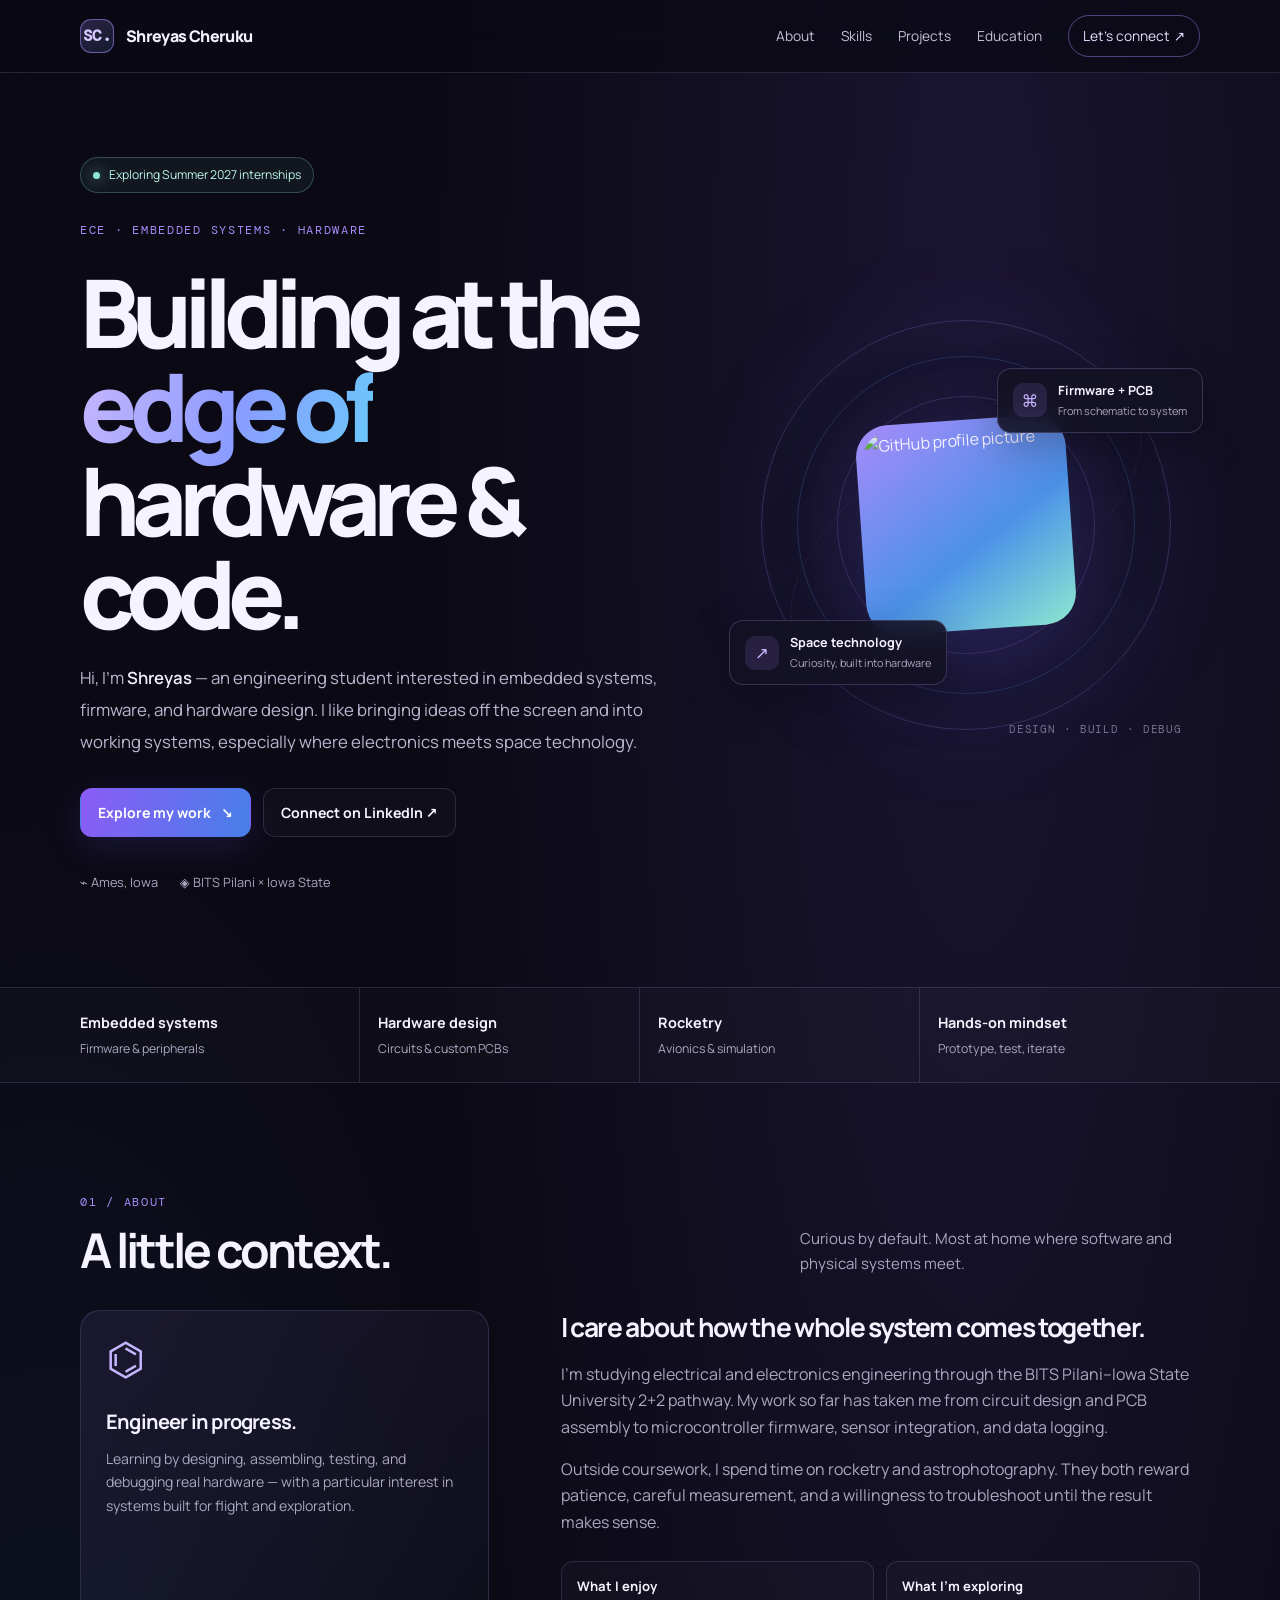
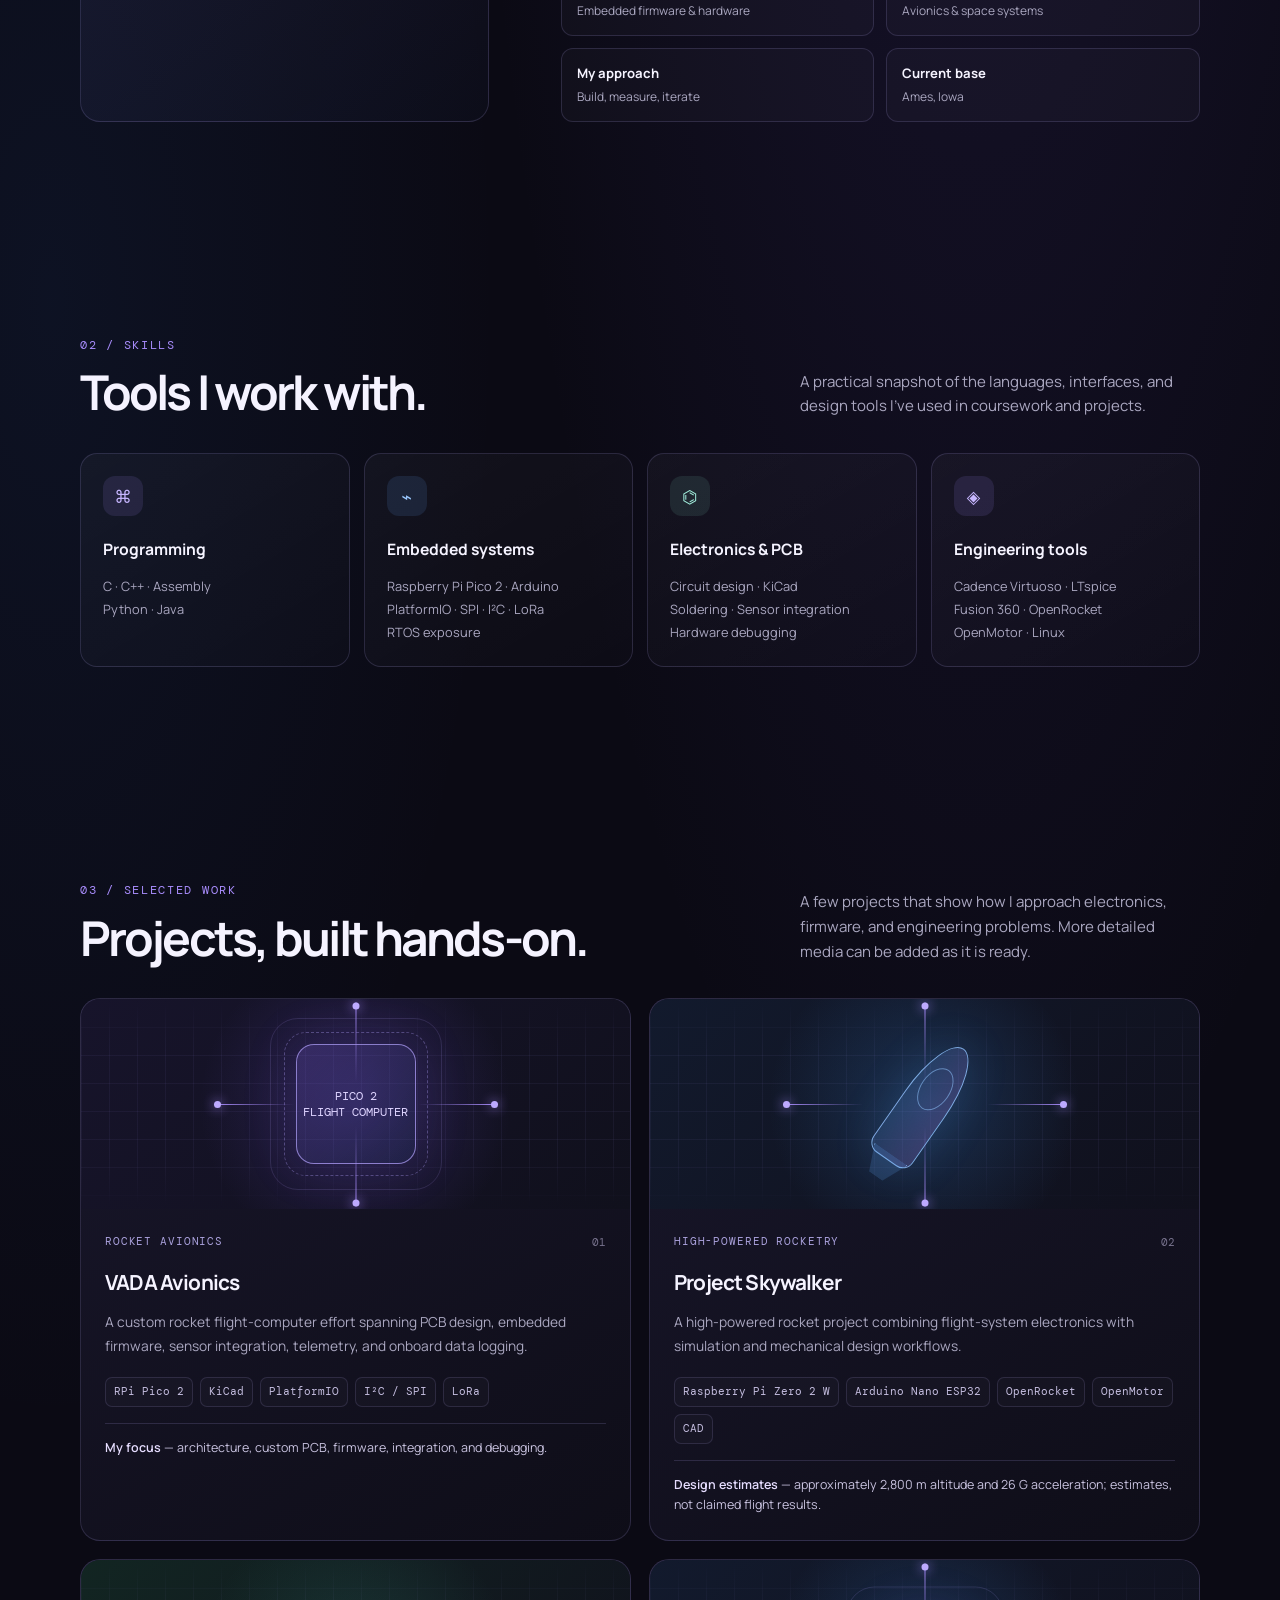
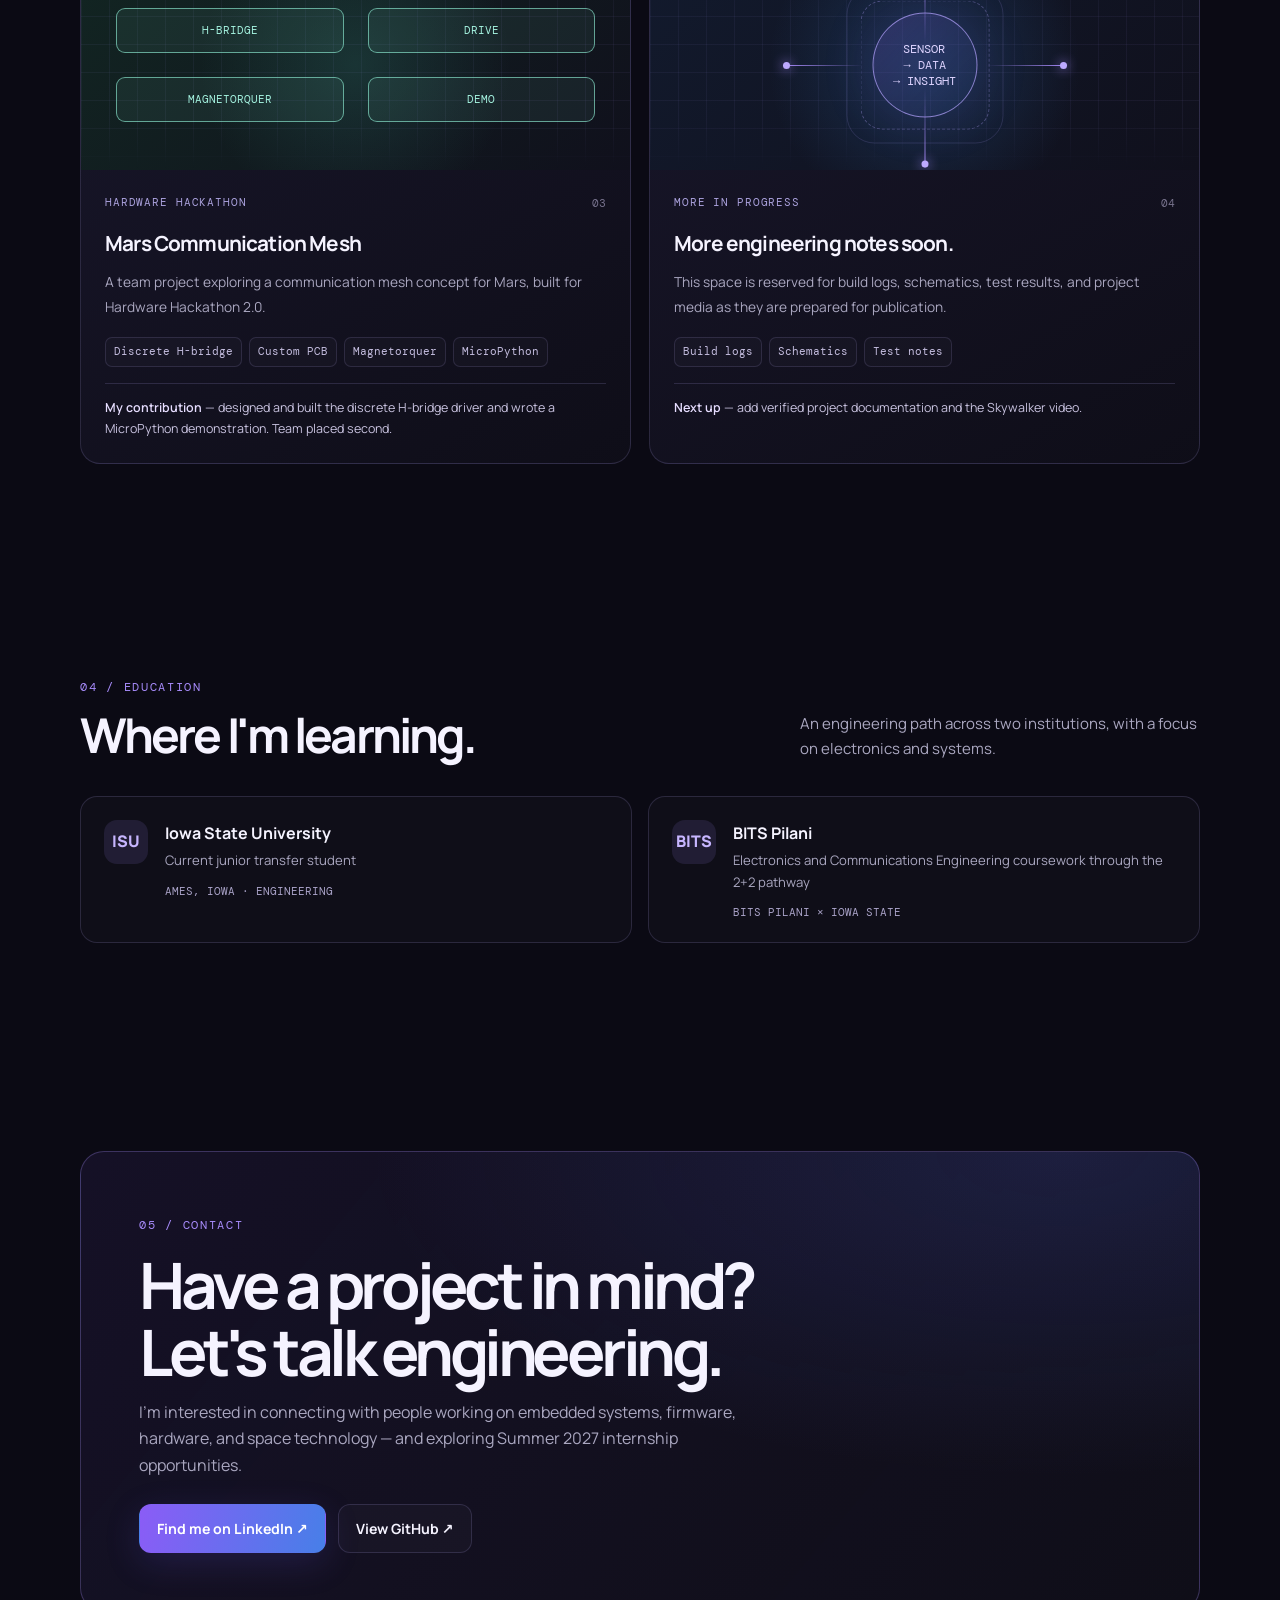
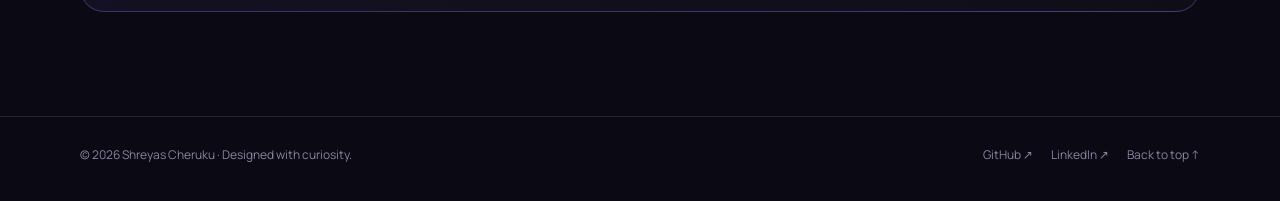
==== index.html @ 13bb38d9 "Build responsive engineering portfolio landing page" ====
<!doctype html>
<html lang="en">
<head>
  <meta charset="utf-8">
  <meta name="viewport" content="width=device-width, initial-scale=1">
  <meta name="theme-color" content="#0b0a14">
  <meta name="description" content="Shreyas Cheruku — engineering student focused on embedded systems, firmware, hardware design, and space technology.">
  <title>Shreyas Cheruku | Engineering Portfolio</title>
  <link rel="preconnect" href="https://fonts.googleapis.com">
  <link rel="preconnect" href="https://fonts.gstatic.com" crossorigin>
  <link href="https://fonts.googleapis.com/css2?family=DM+Mono:wght@400;500&family=Manrope:wght@400;500;600;700;800&display=swap" rel="stylesheet">
  <style>
    :root{color-scheme:dark;--bg:#0b0a14;--panel:#12111e;--panel2:#171529;--text:#f5f3ff;--muted:#aaa7c0;--line:rgba(188,174,255,.16);--purple:#a78bfa;--blue:#60a5fa;--mint:#8ce8d0;--max:1120px}
    *{box-sizing:border-box}html{scroll-behavior:smooth;scroll-padding-top:90px}body{margin:0;background:radial-gradient(ellipse at 76% 7%,rgba(87,64,171,.20),transparent 34rem),radial-gradient(ellipse at 4% 38%,rgba(38,100,190,.09),transparent 28rem),var(--bg);color:var(--text);font-family:Manrope,system-ui,sans-serif;line-height:1.65}a{color:inherit;text-decoration:none}button{font:inherit}.wrap{width:min(var(--max),calc(100% - 44px));margin:auto}.mono,.eyebrow,.nav-index,.project-type,.tag{font-family:"DM Mono",monospace}.eyebrow{font-size:.76rem;letter-spacing:.14em;text-transform:uppercase;color:var(--purple)}.muted{color:var(--muted)}.section{padding:104px 0}.section-head{display:flex;align-items:end;justify-content:space-between;gap:24px;margin-bottom:34px}.section-head h2{font-size:clamp(2rem,4vw,3rem);line-height:1.1;letter-spacing:-.06em;margin:10px 0 0}.section-head p{max-width:400px;margin:0;color:var(--muted);font-size:.94rem}.topbar{position:sticky;top:0;z-index:20;background:rgba(11,10,20,.78);backdrop-filter:blur(18px);border-bottom:1px solid var(--line)}.nav{min-height:72px;display:flex;align-items:center;justify-content:space-between;gap:24px}.brand{display:flex;align-items:center;gap:12px;font-weight:800;letter-spacing:-.04em}.brand-mark{width:34px;height:34px;display:grid;place-items:center;border:1px solid rgba(167,139,250,.55);border-radius:11px;background:linear-gradient(135deg,rgba(167,139,250,.22),rgba(96,165,250,.12));color:#d7c8ff;font-family:"DM Mono",monospace}.nav-links{display:flex;gap:26px;align-items:center;color:#c6c1d9;font-size:.86rem}.nav-links a:hover,.text-link:hover{color:white}.nav-links .nav-cta{border:1px solid rgba(167,139,250,.45);padding:9px 14px;border-radius:999px;color:#e7ddff}.menu-toggle{display:none;border:1px solid var(--line);border-radius:10px;background:var(--panel);color:var(--text);padding:8px 11px}.hero{min-height:660px;display:grid;grid-template-columns:1.12fr .88fr;align-items:center;gap:58px;padding-top:84px;padding-bottom:94px}.availability{display:inline-flex;align-items:center;gap:9px;border:1px solid rgba(140,232,208,.25);border-radius:999px;padding:7px 12px;color:#baf6e8;background:rgba(140,232,208,.06);font-size:.76rem}.dot{width:7px;height:7px;border-radius:50%;background:var(--mint);box-shadow:0 0 14px rgba(140,232,208,.8)}h1{font-size:clamp(3.4rem,7.4vw,6.2rem);line-height:.99;letter-spacing:-.085em;margin:25px 0 22px;font-weight:800}h1 .gradient{background:linear-gradient(105deg,#c4b5fd 4%,#8b9cff 54%,#69c9fa 100%);-webkit-background-clip:text;background-clip:text;color:transparent}.hero-copy{max-width:590px;color:#bbb7d0;font-size:1.05rem;line-height:1.9}.hero-copy strong{color:#f2efff;font-weight:600}.hero-actions{display:flex;flex-wrap:wrap;gap:12px;margin-top:30px}.btn{display:inline-flex;align-items:center;justify-content:center;gap:10px;padding:12px 17px;border:1px solid var(--line);border-radius:12px;font-weight:700;font-size:.88rem;transition:transform .2s,border-color .2s,background .2s}.btn:hover{transform:translateY(-2px);border-color:rgba(167,139,250,.7)}.btn-primary{background:linear-gradient(105deg,#8b5cf6,#477fe8);border-color:transparent;color:white;box-shadow:0 10px 35px rgba(91,74,210,.2)}.btn-secondary{background:rgba(255,255,255,.025)}.hero-meta{display:flex;gap:22px;flex-wrap:wrap;margin-top:35px;color:#aaa6c2;font-size:.8rem}.hero-meta span{display:flex;align-items:center;gap:8px}.hero-art{position:relative;min-height:430px;display:grid;place-items:center}.orbit{position:absolute;width:min(100%,410px);aspect-ratio:1;border:1px solid rgba(167,139,250,.23);border-radius:50%;box-shadow:inset 0 0 70px rgba(96,165,250,.04),0 0 100px rgba(108,74,211,.08)}.orbit:before,.orbit:after{content:"";position:absolute;border:1px solid rgba(96,165,250,.19);border-radius:50%;inset:35px}.orbit:after{inset:75px;border-color:rgba(167,139,250,.2)}.orbit-ring{position:absolute;width:100%;height:100%;border-radius:50%;border:1px dashed rgba(170,160,226,.18);transform:rotate(-35deg) scaleY(.46)}.avatar-frame{position:relative;width:210px;height:210px;padding:7px;border-radius:32px;transform:rotate(-4deg);background:linear-gradient(145deg,#a78bfa,#4b91e8 58%,#8ce8d0);box-shadow:0 25px 90px rgba(76,72,180,.32)}.avatar-frame img{width:100%;height:100%;object-fit:cover;border-radius:26px;display:block}.float-card{position:absolute;display:flex;align-items:center;gap:11px;padding:12px 15px;border:1px solid rgba(188,174,255,.22);border-radius:14px;background:rgba(20,18,36,.88);backdrop-filter:blur(12px);box-shadow:0 15px 45px rgba(0,0,0,.25);font-size:.79rem}.float-card small{display:block;color:var(--muted);font-size:.68rem}.float-icon{display:grid;place-items:center;width:34px;height:34px;border-radius:10px;background:rgba(167,139,250,.13);color:#c7b6ff;font-size:1.05rem}.card-one{top:58px;right:-3px}.card-two{bottom:55px;left:-4px}.art-label{position:absolute;bottom:4px;right:18px;color:#77718f;font: .68rem "DM Mono",monospace;letter-spacing:.08em}.quick-strip{border-top:1px solid var(--line);border-bottom:1px solid var(--line);background:rgba(255,255,255,.015)}.quick-inner{display:grid;grid-template-columns:repeat(4,1fr)}.quick-item{padding:23px 18px;border-right:1px solid var(--line)}.quick-item:first-child{padding-left:0}.quick-item:last-child{border:0}.quick-item strong{display:block;font-size:.9rem}.quick-item span{display:block;color:var(--muted);font-size:.77rem;margin-top:4px}.about-grid{display:grid;grid-template-columns:.78fr 1.22fr;gap:72px}.about-aside{padding:25px;border:1px solid var(--line);border-radius:20px;background:linear-gradient(145deg,rgba(167,139,250,.09),rgba(96,165,250,.025))}.about-aside .big-mark{font-size:2.8rem;line-height:1;color:#c6b6ff;margin-bottom:24px}.about-aside h3{margin:0 0 9px;font-size:1.25rem;letter-spacing:-.04em}.about-aside p{color:var(--muted);font-size:.88rem;margin:0}.about-copy h3{font-size:1.65rem;letter-spacing:-.05em;line-height:1.3;margin:0 0 16px}.about-copy p{color:var(--muted);margin:0 0 16px}.about-facts{display:grid;grid-template-columns:1fr 1fr;gap:12px;margin-top:26px}.fact{padding:14px 15px;background:rgba(255,255,255,.025);border:1px solid var(--line);border-radius:12px}.fact b{display:block;font-size:.82rem}.fact span{display:block;color:var(--muted);font-size:.75rem;margin-top:3px}.skills-grid{display:grid;grid-template-columns:repeat(4,1fr);gap:14px}.skill-card{padding:22px;border:1px solid var(--line);border-radius:17px;background:linear-gradient(150deg,rgba(255,255,255,.035),rgba(255,255,255,.012));min-height:205px}.skill-icon{width:40px;height:40px;border-radius:12px;display:grid;place-items:center;background:rgba(167,139,250,.12);color:#c7b6ff;font-size:1.1rem;margin-bottom:21px}.skill-card:nth-child(2) .skill-icon{background:rgba(96,165,250,.12);color:#9cc9ff}.skill-card:nth-child(3) .skill-icon{background:rgba(140,232,208,.1);color:#a4f2df}.skill-card h3{font-size:.98rem;margin:0 0 12px}.skill-card p{font-size:.8rem;color:var(--muted);line-height:1.8;margin:0}.project-grid{display:grid;grid-template-columns:repeat(2,1fr);gap:18px}.project-card{border:1px solid var(--line);border-radius:20px;overflow:hidden;background:linear-gradient(150deg,rgba(25,23,44,.96),rgba(15,14,25,.96));transition:transform .25s,border-color .25s}.project-card:hover{transform:translateY(-4px);border-color:rgba(167,139,250,.42)}.project-visual{height:210px;position:relative;overflow:hidden;background:radial-gradient(circle at 50% 50%,rgba(112,82,218,.25),transparent 53%),linear-gradient(135deg,#17142b,#10101c)}.project-visual.blue{background:radial-gradient(circle at 50% 50%,rgba(57,139,225,.23),transparent 53%),linear-gradient(135deg,#121a2d,#10101c)}.project-visual.mint{background:radial-gradient(circle at 50% 50%,rgba(73,197,174,.15),transparent 53%),linear-gradient(135deg,#122522,#10101c)}.visual-grid{position:absolute;inset:0;background-image:linear-gradient(rgba(174,161,255,.06) 1px,transparent 1px),linear-gradient(90deg,rgba(174,161,255,.06) 1px,transparent 1px);background-size:28px 28px;mask-image:linear-gradient(transparent,#000 25%,#000 75%,transparent)}.chip{position:absolute;left:50%;top:50%;transform:translate(-50%,-50%);width:120px;height:120px;border:1px solid rgba(181,164,255,.7);border-radius:18px;background:linear-gradient(135deg,rgba(121,91,215,.25),rgba(45,87,160,.12));box-shadow:0 0 55px rgba(125,93,238,.15);display:grid;place-items:center;color:#ded4ff;font: .75rem "DM Mono",monospace;text-align:center}.chip:before,.chip:after{content:"";position:absolute;inset:-13px;border:1px dashed rgba(181,164,255,.34);border-radius:22px}.chip:after{inset:-27px;border-color:rgba(181,164,255,.15);border-style:solid;border-radius:28px}.trace{position:absolute;width:80px;height:1px;background:linear-gradient(90deg,transparent,#a78bfa);top:50%;left:calc(50% + 62px)}.trace:after{content:"";position:absolute;right:0;top:-3px;width:7px;height:7px;border-radius:50%;background:#bdaaff;box-shadow:0 0 12px #a78bfa}.trace.t2{transform:rotate(90deg);left:calc(50% - 40px);top:calc(50% + 62px)}.trace.t3{transform:rotate(180deg);left:calc(50% - 142px)}.trace.t4{transform:rotate(-90deg);left:calc(50% - 40px);top:calc(50% - 62px)}.rocket-shape{position:absolute;left:50%;top:50%;transform:translate(-50%,-50%) rotate(35deg);width:48px;height:135px;border:1px solid rgba(144,197,255,.8);border-radius:50% 50% 12px 12px;background:linear-gradient(90deg,rgba(96,165,250,.18),rgba(167,139,250,.23));box-shadow:0 0 45px rgba(96,165,250,.16)}.rocket-shape:before{content:"";position:absolute;left:8px;right:8px;top:25px;height:45px;border:1px solid rgba(144,197,255,.55);border-radius:50%}.rocket-shape:after{content:"";position:absolute;bottom:-21px;left:4px;width:38px;height:27px;border-left:1px solid #8fc6ff;border-right:1px solid #8fc6ff;clip-path:polygon(0 0,100% 0,70% 100%,30% 100%);background:rgba(96,165,250,.18)}.hbridge{position:absolute;inset:35px;display:grid;grid-template-columns:1fr 1fr;gap:24px;align-content:center}.hbridge span{border:1px solid rgba(140,232,208,.65);border-radius:9px;background:rgba(140,232,208,.07);height:45px;display:grid;place-items:center;color:#a4f2df;font: .7rem "DM Mono",monospace}.project-body{padding:24px}.project-top{display:flex;align-items:center;justify-content:space-between;gap:12px;margin-bottom:14px}.project-type{font-size:.68rem;letter-spacing:.08em;text-transform:uppercase;color:#aaa1dc}.project-year{font: .7rem "DM Mono",monospace;color:#77728d}.project-body h3{font-size:1.3rem;letter-spacing:-.04em;margin:0 0 10px}.project-body p{color:var(--muted);font-size:.86rem;line-height:1.8;margin:0}.tags{display:flex;flex-wrap:wrap;gap:7px;margin-top:18px}.tag{font-size:.67rem;color:#c4bddf;padding:5px 8px;border:1px solid rgba(188,174,255,.14);border-radius:7px;background:rgba(255,255,255,.02)}.contribution{margin-top:16px;padding-top:14px;border-top:1px solid var(--line);font-size:.78rem;color:#c8c2df}.contribution b{color:#e6ddff;font-weight:600}.education-panel{display:grid;grid-template-columns:1fr 1fr;gap:16px}.edu-card{display:flex;gap:17px;padding:23px;border:1px solid var(--line);border-radius:17px;background:rgba(255,255,255,.02)}.edu-symbol{flex:0 0 44px;height:44px;display:grid;place-items:center;border-radius:13px;background:rgba(167,139,250,.12);color:#c7b6ff;font-weight:800}.edu-card h3{font-size:1rem;margin:0 0 4px}.edu-card p{font-size:.82rem;color:var(--muted);margin:0}.edu-card .edu-meta{margin-top:12px;font: .69rem "DM Mono",monospace;color:#a9a2c7}.contact-panel{position:relative;overflow:hidden;padding:clamp(28px,6vw,58px);border:1px solid rgba(167,139,250,.28);border-radius:24px;background:radial-gradient(ellipse at 88% 0%,rgba(80,102,220,.18),transparent 50%),linear-gradient(130deg,rgba(99,70,175,.12),rgba(255,255,255,.02))}.contact-panel h2{font-size:clamp(2.2rem,5vw,4rem);line-height:1.05;letter-spacing:-.07em;max-width:700px;margin:14px 0}.contact-panel p{max-width:600px;color:var(--muted);margin:0}.contact-actions{display:flex;flex-wrap:wrap;gap:12px;margin-top:26px}.footer{padding:28px 0 36px;border-top:1px solid var(--line);color:#89839f;font-size:.75rem}.footer-inner{display:flex;justify-content:space-between;gap:20px;flex-wrap:wrap}.footer-links{display:flex;gap:18px}.footer a:hover{color:#e4d9ff}.reveal{opacity:0;transform:translateY(18px);transition:opacity .7s ease,transform .7s ease}.reveal.visible{opacity:1;transform:translateY(0)}
    @media(max-width:900px){.hero{grid-template-columns:1fr .8fr;gap:25px;min-height:590px}.hero-art{min-height:360px}.avatar-frame{width:165px;height:165px}.orbit{width:320px}.card-one{right:-10px;top:35px}.card-two{left:-10px;bottom:35px}.skills-grid{grid-template-columns:repeat(2,1fr)}.about-grid{gap:35px}.nav-links{gap:16px}}
    @media(max-width:680px){.wrap{width:min(var(--max),calc(100% - 32px))}.nav{min-height:64px}.menu-toggle{display:block}.nav-links{display:none;position:absolute;top:64px;left:0;right:0;padding:18px 22px 22px;background:rgba(11,10,20,.98);border-bottom:1px solid var(--line);flex-direction:column;align-items:stretch;gap:0}.nav-links.open{display:flex}.nav-links a{padding:12px 0}.nav-links .nav-cta{text-align:center;margin-top:8px}.hero{grid-template-columns:1fr;padding-top:65px;padding-bottom:60px;gap:10px;min-height:auto}.hero h1{font-size:clamp(3.5rem,16vw,5.5rem)}.hero-art{min-height:310px;margin-top:12px}.orbit{width:280px}.avatar-frame{width:145px;height:145px;border-radius:25px}.avatar-frame img{border-radius:19px}.float-card{padding:9px 11px;font-size:.7rem}.float-icon{width:29px;height:29px}.card-one{right:0;top:22px}.card-two{left:0;bottom:20px}.art-label{right:0;bottom:-2px}.quick-inner{grid-template-columns:1fr 1fr}.quick-item{padding:17px 12px;border-bottom:1px solid var(--line)}.quick-item:first-child{padding-left:12px}.quick-item:nth-child(2){border-right:0}.quick-item:nth-child(3),.quick-item:nth-child(4){border-bottom:0}.section{padding:72px 0}.section-head{display:block}.section-head p{margin-top:14px}.about-grid{grid-template-columns:1fr;gap:20px}.about-aside{padding:20px}.about-facts{grid-template-columns:1fr 1fr}.skills-grid{grid-template-columns:1fr 1fr;gap:10px}.skill-card{padding:17px;min-height:190px}.skill-icon{margin-bottom:15px}.project-grid,.education-panel{grid-template-columns:1fr}.project-visual{height:190px}.project-body{padding:20px}.contact-panel{border-radius:18px}.footer-inner{flex-direction:column}.section-head h2{font-size:2.4rem}}
    @media(prefers-reduced-motion:reduce){html{scroll-behavior:auto}.reveal{opacity:1;transform:none;transition:none}*,*:before,*:after{animation-duration:.01ms!important;transition-duration:.01ms!important}}
  </style>
</head>
<body>
  <header class="topbar">
    <nav class="nav wrap" aria-label="Main navigation">
      <a class="brand" href="#home" aria-label="Shreyas Cheruku home"><span class="brand-mark">SC.</span><span>Shreyas Cheruku</span></a>
      <button class="menu-toggle" aria-expanded="false" aria-controls="nav-links">Menu</button>
      <div class="nav-links" id="nav-links">
        <a href="#about">About</a><a href="#skills">Skills</a><a href="#projects">Projects</a><a href="#education">Education</a><a class="nav-cta" href="#contact">Let's connect ↗</a>
      </div>
    </nav>
  </header>
  <main>
    <section class="hero wrap" id="home">
      <div class="hero-content">
        <div class="availability"><span class="dot"></span> Exploring Summer 2027 internships</div>
        <p class="eyebrow" style="margin:27px 0 0">ECE · Embedded systems · Hardware</p>
        <h1>Building at the<br><span class="gradient">edge of</span><br>hardware &amp; code.</h1>
        <p class="hero-copy">Hi, I'm <strong>Shreyas</strong> — an engineering student interested in embedded systems, firmware, and hardware design. I like bringing ideas off the screen and into working systems, especially where electronics meets space technology.</p>
        <div class="hero-actions"><a class="btn btn-primary" href="#projects">Explore my work <span>↘</span></a><a class="btn btn-secondary" href="https://www.linkedin.com/in/shreyas-cheruku/" target="_blank" rel="noreferrer">Connect on LinkedIn ↗</a></div>
        <div class="hero-meta"><span>⌁ Ames, Iowa</span><span>◈ BITS Pilani × Iowa State</span></div>
      </div>
      <div class="hero-art" aria-label="GitHub profile image surrounded by a technical orbital motif">
        <div class="orbit"><div class="orbit-ring"></div></div>
        <div class="avatar-frame"><img src="https://avatars.githubusercontent.com/u/89124240?v=4" alt="GitHub profile picture" fetchpriority="high"></div>
        <div class="float-card card-one"><span class="float-icon">⌘</span><span><strong>Firmware + PCB</strong><small>From schematic to system</small></span></div>
        <div class="float-card card-two"><span class="float-icon">↗</span><span><strong>Space technology</strong><small>Curiosity, built into hardware</small></span></div>
        <span class="art-label">DESIGN · BUILD · DEBUG</span>
      </div>
    </section>
    <div class="quick-strip"><div class="quick-inner wrap">
      <div class="quick-item"><strong>Embedded systems</strong><span>Firmware &amp; peripherals</span></div>
      <div class="quick-item"><strong>Hardware design</strong><span>Circuits &amp; custom PCBs</span></div>
      <div class="quick-item"><strong>Rocketry</strong><span>Avionics &amp; simulation</span></div>
      <div class="quick-item"><strong>Hands-on mindset</strong><span>Prototype, test, iterate</span></div>
    </div></div>
    <section class="section wrap" id="about">
      <div class="section-head reveal"><div><span class="eyebrow">01 / About</span><h2>A little context.</h2></div><p>Curious by default. Most at home where software and physical systems meet.</p></div>
      <div class="about-grid reveal">
        <aside class="about-aside"><div class="big-mark">⌬</div><h3>Engineer in progress.</h3><p>Learning by designing, assembling, testing, and debugging real hardware — with a particular interest in systems built for flight and exploration.</p></aside>
        <div class="about-copy"><h3>I care about how the whole system comes together.</h3><p>I'm studying electrical and electronics engineering through the BITS Pilani–Iowa State University 2+2 pathway. My work so far has taken me from circuit design and PCB assembly to microcontroller firmware, sensor integration, and data logging.</p><p>Outside coursework, I spend time on rocketry and astrophotography. They both reward patience, careful measurement, and a willingness to troubleshoot until the result makes sense.</p>
          <div class="about-facts"><div class="fact"><b>What I enjoy</b><span>Embedded firmware &amp; hardware</span></div><div class="fact"><b>What I'm exploring</b><span>Avionics &amp; space systems</span></div><div class="fact"><b>My approach</b><span>Build, measure, iterate</span></div><div class="fact"><b>Current base</b><span>Ames, Iowa</span></div></div>
        </div>
      </div>
    </section>
    <section class="section wrap" id="skills">
      <div class="section-head reveal"><div><span class="eyebrow">02 / Skills</span><h2>Tools I work with.</h2></div><p>A practical snapshot of the languages, interfaces, and design tools I've used in coursework and projects.</p></div>
      <div class="skills-grid">
        <article class="skill-card reveal"><div class="skill-icon">⌘</div><h3>Programming</h3><p>C · C++ · Assembly<br>Python · Java</p></article>
        <article class="skill-card reveal"><div class="skill-icon">⌁</div><h3>Embedded systems</h3><p>Raspberry Pi Pico 2 · Arduino<br>PlatformIO · SPI · I²C · LoRa<br>RTOS exposure</p></article>
        <article class="skill-card reveal"><div class="skill-icon">⌬</div><h3>Electronics &amp; PCB</h3><p>Circuit design · KiCad<br>Soldering · Sensor integration<br>Hardware debugging</p></article>
        <article class="skill-card reveal"><div class="skill-icon">◈</div><h3>Engineering tools</h3><p>Cadence Virtuoso · LTspice<br>Fusion 360 · OpenRocket<br>OpenMotor · Linux</p></article>
      </div>
    </section>
    <section class="section wrap" id="projects">
      <div class="section-head reveal"><div><span class="eyebrow">03 / Selected work</span><h2>Projects, built hands-on.</h2></div><p>A few projects that show how I approach electronics, firmware, and engineering problems. More detailed media can be added as it is ready.</p></div>
      <div class="project-grid">
        <article class="project-card reveal">
          <div class="project-visual"><div class="visual-grid"></div><div class="chip">PICO 2<br>FLIGHT COMPUTER</div><span class="trace"></span><span class="trace t2"></span><span class="trace t3"></span><span class="trace t4"></span></div>
          <div class="project-body"><div class="project-top"><span class="project-type">Rocket avionics</span><span class="project-year">01</span></div><h3>VADA Avionics</h3><p>A custom rocket flight-computer effort spanning PCB design, embedded firmware, sensor integration, telemetry, and onboard data logging.</p><div class="tags"><span class="tag">RPi Pico 2</span><span class="tag">KiCad</span><span class="tag">PlatformIO</span><span class="tag">I²C / SPI</span><span class="tag">LoRa</span></div><div class="contribution"><b>My focus</b> — architecture, custom PCB, firmware, integration, and debugging.</div></div>
        </article>
        <article class="project-card reveal">
          <div class="project-visual blue"><div class="visual-grid"></div><div class="rocket-shape"></div><span class="trace"></span><span class="trace t2"></span><span class="trace t3"></span><span class="trace t4"></span></div>
          <div class="project-body"><div class="project-top"><span class="project-type">High-powered rocketry</span><span class="project-year">02</span></div><h3>Project Skywalker</h3><p>A high-powered rocket project combining flight-system electronics with simulation and mechanical design workflows.</p><div class="tags"><span class="tag">Raspberry Pi Zero 2 W</span><span class="tag">Arduino Nano ESP32</span><span class="tag">OpenRocket</span><span class="tag">OpenMotor</span><span class="tag">CAD</span></div><div class="contribution"><b>Design estimates</b> — approximately 2,800 m altitude and 26 G acceleration; estimates, not claimed flight results.</div></div>
        </article>
        <article class="project-card reveal">
          <div class="project-visual mint"><div class="visual-grid"></div><div class="hbridge"><span>H-BRIDGE</span><span>DRIVE</span><span>MAGNETORQUER</span><span>DEMO</span></div></div>
          <div class="project-body"><div class="project-top"><span class="project-type">Hardware hackathon</span><span class="project-year">03</span></div><h3>Mars Communication Mesh</h3><p>A team project exploring a communication mesh concept for Mars, built for Hardware Hackathon 2.0.</p><div class="tags"><span class="tag">Discrete H-bridge</span><span class="tag">Custom PCB</span><span class="tag">Magnetorquer</span><span class="tag">MicroPython</span></div><div class="contribution"><b>My contribution</b> — designed and built the discrete H-bridge driver and wrote a MicroPython demonstration. Team placed second.</div></div>
        </article>
        <article class="project-card reveal">
          <div class="project-visual blue"><div class="visual-grid"></div><div class="chip" style="width:105px;height:105px;border-radius:50%">SENSOR<br>→ DATA<br>→ INSIGHT</div><span class="trace"></span><span class="trace t2"></span><span class="trace t3"></span><span class="trace t4"></span></div>
          <div class="project-body"><div class="project-top"><span class="project-type">More in progress</span><span class="project-year">04</span></div><h3>More engineering notes soon.</h3><p>This space is reserved for build logs, schematics, test results, and project media as they are prepared for publication.</p><div class="tags"><span class="tag">Build logs</span><span class="tag">Schematics</span><span class="tag">Test notes</span></div><div class="contribution"><b>Next up</b> — add verified project documentation and the Skywalker video.</div></div>
        </article>
      </div>
    </section>
    <section class="section wrap" id="education">
      <div class="section-head reveal"><div><span class="eyebrow">04 / Education</span><h2>Where I'm learning.</h2></div><p>An engineering path across two institutions, with a focus on electronics and systems.</p></div>
      <div class="education-panel">
        <article class="edu-card reveal"><div class="edu-symbol">ISU</div><div><h3>Iowa State University</h3><p>Current junior transfer student</p><p class="edu-meta">AMES, IOWA · ENGINEERING</p></div></article>
        <article class="edu-card reveal"><div class="edu-symbol">BITS</div><div><h3>BITS Pilani</h3><p>Electronics and Communications Engineering coursework through the 2+2 pathway</p><p class="edu-meta">BITS PILANI × IOWA STATE</p></div></article>
      </div>
    </section>
    <section class="section wrap" id="contact">
      <div class="contact-panel reveal"><span class="eyebrow">05 / Contact</span><h2>Have a project in mind?<br><span class="gradient">Let's talk engineering.</span></h2><p>I'm interested in connecting with people working on embedded systems, firmware, hardware, and space technology — and exploring Summer 2027 internship opportunities.</p><div class="contact-actions"><a class="btn btn-primary" href="https://www.linkedin.com/in/shreyas-cheruku/" target="_blank" rel="noreferrer">Find me on LinkedIn ↗</a><a class="btn btn-secondary" href="https://github.com/MythicalNewt" target="_blank" rel="noreferrer">View GitHub ↗</a></div></div>
    </section>
  </main>
  <footer class="footer"><div class="footer-inner wrap"><span>© <span id="year"></span> Shreyas Cheruku · Designed with curiosity.</span><div class="footer-links"><a href="https://github.com/MythicalNewt" target="_blank" rel="noreferrer">GitHub ↗</a><a href="https://www.linkedin.com/in/shreyas-cheruku/" target="_blank" rel="noreferrer">LinkedIn ↗</a><a href="#home">Back to top ↑</a></div></div></footer>
  <script>
    const toggle=document.querySelector('.menu-toggle');const nav=document.querySelector('.nav-links');
    toggle.addEventListener('click',()=>{const open=nav.classList.toggle('open');toggle.setAttribute('aria-expanded',String(open));});
    nav.querySelectorAll('a').forEach(link=>link.addEventListener('click',()=>{nav.classList.remove('open');toggle.setAttribute('aria-expanded','false');}));
    document.getElementById('year').textContent=new Date().getFullYear();
    const observer=new IntersectionObserver(entries=>entries.forEach(entry=>{if(entry.isIntersecting){entry.target.classList.add('visible');observer.unobserve(entry.target);}}),{threshold:.12});
    document.querySelectorAll('.reveal').forEach(el=>observer.observe(el));
  </script>
</body>
</html>
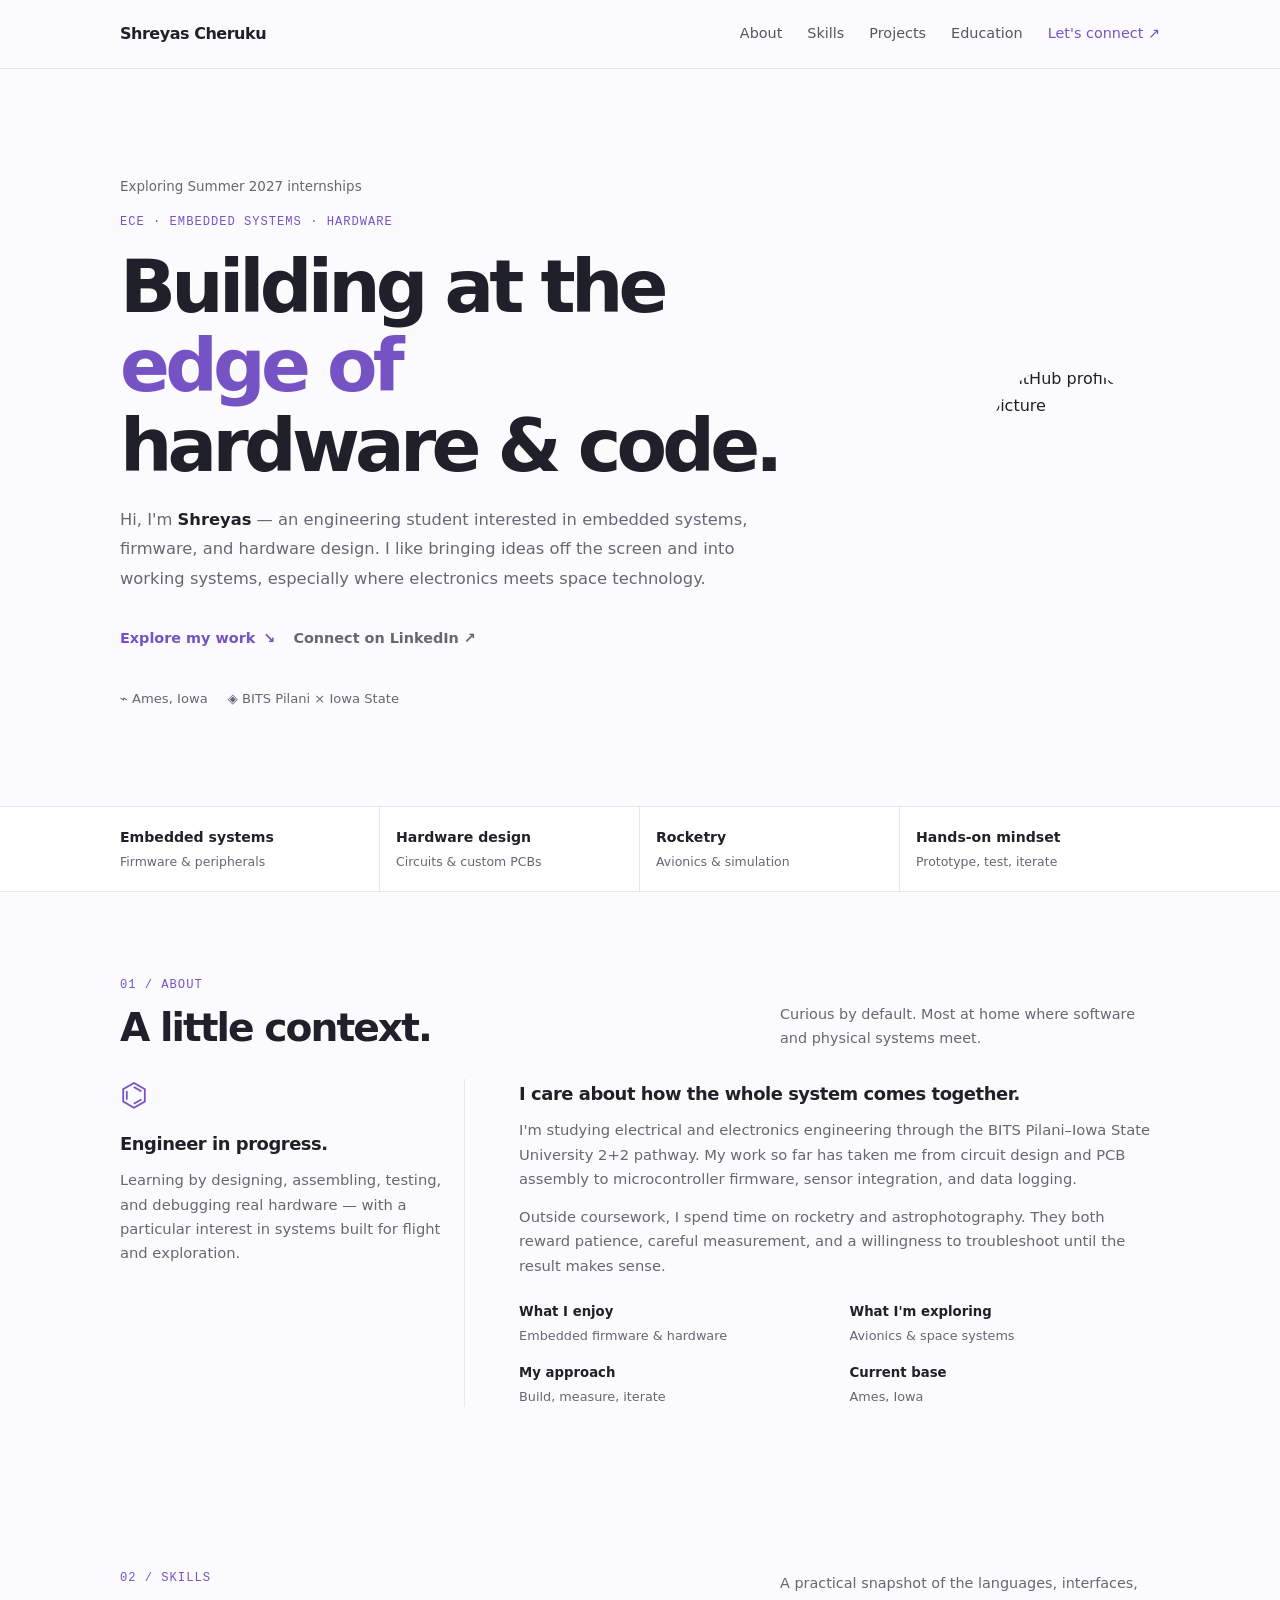
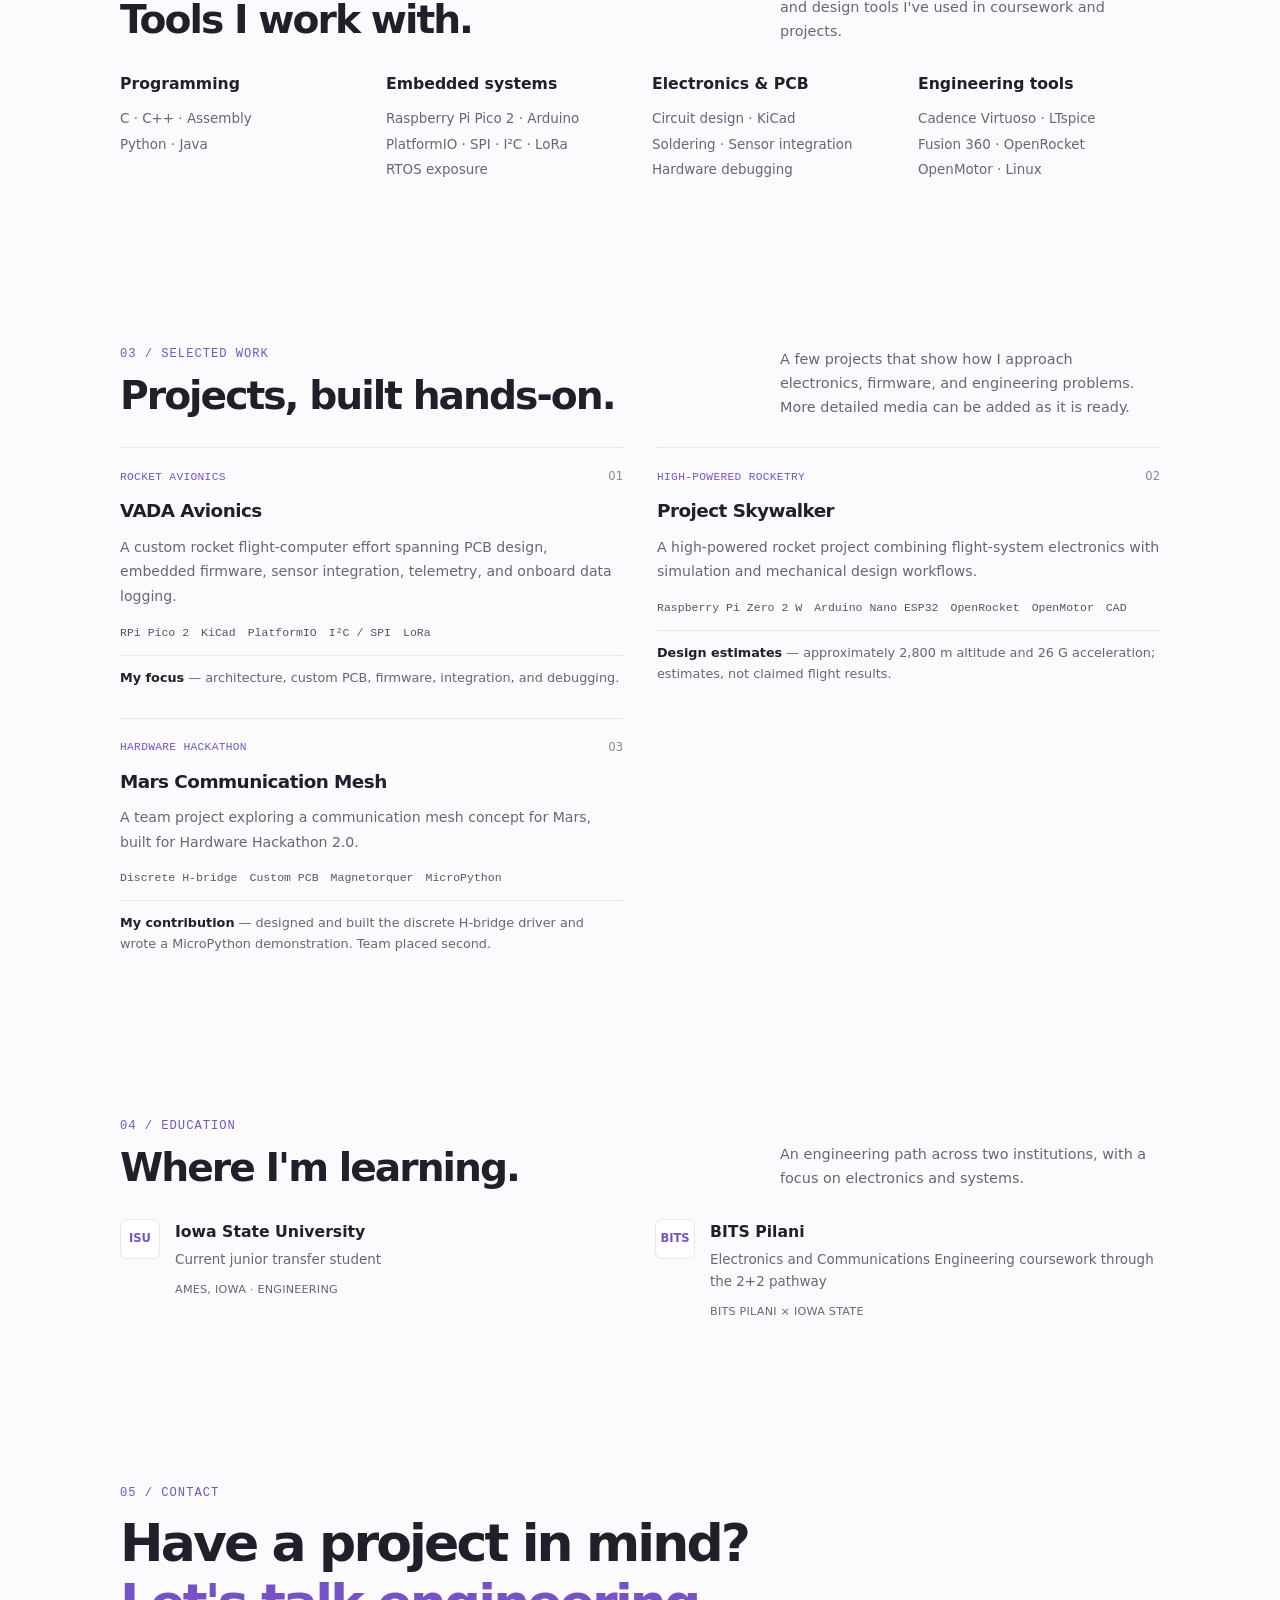
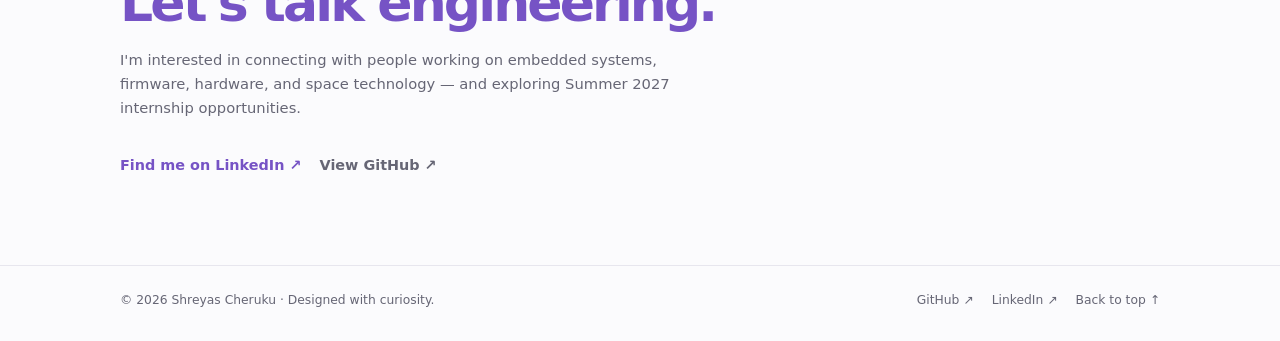
==== commit 29e2714e: "Remove decorative portfolio elements" ====
--- a/index.html
+++ b/index.html
@@ -3,24 +3,15 @@
 <head>
   <meta charset="utf-8">
   <meta name="viewport" content="width=device-width, initial-scale=1">
-  <meta name="theme-color" content="#0b0a14">
+  <meta name="theme-color" content="#fbfbfd">
   <meta name="description" content="Shreyas Cheruku — engineering student focused on embedded systems, firmware, hardware design, and space technology.">
   <title>Shreyas Cheruku | Engineering Portfolio</title>
-  <link rel="preconnect" href="https://fonts.googleapis.com">
-  <link rel="preconnect" href="https://fonts.gstatic.com" crossorigin>
-  <link href="https://fonts.googleapis.com/css2?family=DM+Mono:wght@400;500&family=Manrope:wght@400;500;600;700;800&display=swap" rel="stylesheet">
-  <style>
-    :root{color-scheme:dark;--bg:#0b0a14;--panel:#12111e;--panel2:#171529;--text:#f5f3ff;--muted:#aaa7c0;--line:rgba(188,174,255,.16);--purple:#a78bfa;--blue:#60a5fa;--mint:#8ce8d0;--max:1120px}
-    *{box-sizing:border-box}html{scroll-behavior:smooth;scroll-padding-top:90px}body{margin:0;background:radial-gradient(ellipse at 76% 7%,rgba(87,64,171,.20),transparent 34rem),radial-gradient(ellipse at 4% 38%,rgba(38,100,190,.09),transparent 28rem),var(--bg);color:var(--text);font-family:Manrope,system-ui,sans-serif;line-height:1.65}a{color:inherit;text-decoration:none}button{font:inherit}.wrap{width:min(var(--max),calc(100% - 44px));margin:auto}.mono,.eyebrow,.nav-index,.project-type,.tag{font-family:"DM Mono",monospace}.eyebrow{font-size:.76rem;letter-spacing:.14em;text-transform:uppercase;color:var(--purple)}.muted{color:var(--muted)}.section{padding:104px 0}.section-head{display:flex;align-items:end;justify-content:space-between;gap:24px;margin-bottom:34px}.section-head h2{font-size:clamp(2rem,4vw,3rem);line-height:1.1;letter-spacing:-.06em;margin:10px 0 0}.section-head p{max-width:400px;margin:0;color:var(--muted);font-size:.94rem}.topbar{position:sticky;top:0;z-index:20;background:rgba(11,10,20,.78);backdrop-filter:blur(18px);border-bottom:1px solid var(--line)}.nav{min-height:72px;display:flex;align-items:center;justify-content:space-between;gap:24px}.brand{display:flex;align-items:center;gap:12px;font-weight:800;letter-spacing:-.04em}.brand-mark{width:34px;height:34px;display:grid;place-items:center;border:1px solid rgba(167,139,250,.55);border-radius:11px;background:linear-gradient(135deg,rgba(167,139,250,.22),rgba(96,165,250,.12));color:#d7c8ff;font-family:"DM Mono",monospace}.nav-links{display:flex;gap:26px;align-items:center;color:#c6c1d9;font-size:.86rem}.nav-links a:hover,.text-link:hover{color:white}.nav-links .nav-cta{border:1px solid rgba(167,139,250,.45);padding:9px 14px;border-radius:999px;color:#e7ddff}.menu-toggle{display:none;border:1px solid var(--line);border-radius:10px;background:var(--panel);color:var(--text);padding:8px 11px}.hero{min-height:660px;display:grid;grid-template-columns:1.12fr .88fr;align-items:center;gap:58px;padding-top:84px;padding-bottom:94px}.availability{display:inline-flex;align-items:center;gap:9px;border:1px solid rgba(140,232,208,.25);border-radius:999px;padding:7px 12px;color:#baf6e8;background:rgba(140,232,208,.06);font-size:.76rem}.dot{width:7px;height:7px;border-radius:50%;background:var(--mint);box-shadow:0 0 14px rgba(140,232,208,.8)}h1{font-size:clamp(3.4rem,7.4vw,6.2rem);line-height:.99;letter-spacing:-.085em;margin:25px 0 22px;font-weight:800}h1 .gradient{background:linear-gradient(105deg,#c4b5fd 4%,#8b9cff 54%,#69c9fa 100%);-webkit-background-clip:text;background-clip:text;color:transparent}.hero-copy{max-width:590px;color:#bbb7d0;font-size:1.05rem;line-height:1.9}.hero-copy strong{color:#f2efff;font-weight:600}.hero-actions{display:flex;flex-wrap:wrap;gap:12px;margin-top:30px}.btn{display:inline-flex;align-items:center;justify-content:center;gap:10px;padding:12px 17px;border:1px solid var(--line);border-radius:12px;font-weight:700;font-size:.88rem;transition:transform .2s,border-color .2s,background .2s}.btn:hover{transform:translateY(-2px);border-color:rgba(167,139,250,.7)}.btn-primary{background:linear-gradient(105deg,#8b5cf6,#477fe8);border-color:transparent;color:white;box-shadow:0 10px 35px rgba(91,74,210,.2)}.btn-secondary{background:rgba(255,255,255,.025)}.hero-meta{display:flex;gap:22px;flex-wrap:wrap;margin-top:35px;color:#aaa6c2;font-size:.8rem}.hero-meta span{display:flex;align-items:center;gap:8px}.hero-art{position:relative;min-height:430px;display:grid;place-items:center}.orbit{position:absolute;width:min(100%,410px);aspect-ratio:1;border:1px solid rgba(167,139,250,.23);border-radius:50%;box-shadow:inset 0 0 70px rgba(96,165,250,.04),0 0 100px rgba(108,74,211,.08)}.orbit:before,.orbit:after{content:"";position:absolute;border:1px solid rgba(96,165,250,.19);border-radius:50%;inset:35px}.orbit:after{inset:75px;border-color:rgba(167,139,250,.2)}.orbit-ring{position:absolute;width:100%;height:100%;border-radius:50%;border:1px dashed rgba(170,160,226,.18);transform:rotate(-35deg) scaleY(.46)}.avatar-frame{position:relative;width:210px;height:210px;padding:7px;border-radius:32px;transform:rotate(-4deg);background:linear-gradient(145deg,#a78bfa,#4b91e8 58%,#8ce8d0);box-shadow:0 25px 90px rgba(76,72,180,.32)}.avatar-frame img{width:100%;height:100%;object-fit:cover;border-radius:26px;display:block}.float-card{position:absolute;display:flex;align-items:center;gap:11px;padding:12px 15px;border:1px solid rgba(188,174,255,.22);border-radius:14px;background:rgba(20,18,36,.88);backdrop-filter:blur(12px);box-shadow:0 15px 45px rgba(0,0,0,.25);font-size:.79rem}.float-card small{display:block;color:var(--muted);font-size:.68rem}.float-icon{display:grid;place-items:center;width:34px;height:34px;border-radius:10px;background:rgba(167,139,250,.13);color:#c7b6ff;font-size:1.05rem}.card-one{top:58px;right:-3px}.card-two{bottom:55px;left:-4px}.art-label{position:absolute;bottom:4px;right:18px;color:#77718f;font: .68rem "DM Mono",monospace;letter-spacing:.08em}.quick-strip{border-top:1px solid var(--line);border-bottom:1px solid var(--line);background:rgba(255,255,255,.015)}.quick-inner{display:grid;grid-template-columns:repeat(4,1fr)}.quick-item{padding:23px 18px;border-right:1px solid var(--line)}.quick-item:first-child{padding-left:0}.quick-item:last-child{border:0}.quick-item strong{display:block;font-size:.9rem}.quick-item span{display:block;color:var(--muted);font-size:.77rem;margin-top:4px}.about-grid{display:grid;grid-template-columns:.78fr 1.22fr;gap:72px}.about-aside{padding:25px;border:1px solid var(--line);border-radius:20px;background:linear-gradient(145deg,rgba(167,139,250,.09),rgba(96,165,250,.025))}.about-aside .big-mark{font-size:2.8rem;line-height:1;color:#c6b6ff;margin-bottom:24px}.about-aside h3{margin:0 0 9px;font-size:1.25rem;letter-spacing:-.04em}.about-aside p{color:var(--muted);font-size:.88rem;margin:0}.about-copy h3{font-size:1.65rem;letter-spacing:-.05em;line-height:1.3;margin:0 0 16px}.about-copy p{color:var(--muted);margin:0 0 16px}.about-facts{display:grid;grid-template-columns:1fr 1fr;gap:12px;margin-top:26px}.fact{padding:14px 15px;background:rgba(255,255,255,.025);border:1px solid var(--line);border-radius:12px}.fact b{display:block;font-size:.82rem}.fact span{display:block;color:var(--muted);font-size:.75rem;margin-top:3px}.skills-grid{display:grid;grid-template-columns:repeat(4,1fr);gap:14px}.skill-card{padding:22px;border:1px solid var(--line);border-radius:17px;background:linear-gradient(150deg,rgba(255,255,255,.035),rgba(255,255,255,.012));min-height:205px}.skill-icon{width:40px;height:40px;border-radius:12px;display:grid;place-items:center;background:rgba(167,139,250,.12);color:#c7b6ff;font-size:1.1rem;margin-bottom:21px}.skill-card:nth-child(2) .skill-icon{background:rgba(96,165,250,.12);color:#9cc9ff}.skill-card:nth-child(3) .skill-icon{background:rgba(140,232,208,.1);color:#a4f2df}.skill-card h3{font-size:.98rem;margin:0 0 12px}.skill-card p{font-size:.8rem;color:var(--muted);line-height:1.8;margin:0}.project-grid{display:grid;grid-template-columns:repeat(2,1fr);gap:18px}.project-card{border:1px solid var(--line);border-radius:20px;overflow:hidden;background:linear-gradient(150deg,rgba(25,23,44,.96),rgba(15,14,25,.96));transition:transform .25s,border-color .25s}.project-card:hover{transform:translateY(-4px);border-color:rgba(167,139,250,.42)}.project-visual{height:210px;position:relative;overflow:hidden;background:radial-gradient(circle at 50% 50%,rgba(112,82,218,.25),transparent 53%),linear-gradient(135deg,#17142b,#10101c)}.project-visual.blue{background:radial-gradient(circle at 50% 50%,rgba(57,139,225,.23),transparent 53%),linear-gradient(135deg,#121a2d,#10101c)}.project-visual.mint{background:radial-gradient(circle at 50% 50%,rgba(73,197,174,.15),transparent 53%),linear-gradient(135deg,#122522,#10101c)}.visual-grid{position:absolute;inset:0;background-image:linear-gradient(rgba(174,161,255,.06) 1px,transparent 1px),linear-gradient(90deg,rgba(174,161,255,.06) 1px,transparent 1px);background-size:28px 28px;mask-image:linear-gradient(transparent,#000 25%,#000 75%,transparent)}.chip{position:absolute;left:50%;top:50%;transform:translate(-50%,-50%);width:120px;height:120px;border:1px solid rgba(181,164,255,.7);border-radius:18px;background:linear-gradient(135deg,rgba(121,91,215,.25),rgba(45,87,160,.12));box-shadow:0 0 55px rgba(125,93,238,.15);display:grid;place-items:center;color:#ded4ff;font: .75rem "DM Mono",monospace;text-align:center}.chip:before,.chip:after{content:"";position:absolute;inset:-13px;border:1px dashed rgba(181,164,255,.34);border-radius:22px}.chip:after{inset:-27px;border-color:rgba(181,164,255,.15);border-style:solid;border-radius:28px}.trace{position:absolute;width:80px;height:1px;background:linear-gradient(90deg,transparent,#a78bfa);top:50%;left:calc(50% + 62px)}.trace:after{content:"";position:absolute;right:0;top:-3px;width:7px;height:7px;border-radius:50%;background:#bdaaff;box-shadow:0 0 12px #a78bfa}.trace.t2{transform:rotate(90deg);left:calc(50% - 40px);top:calc(50% + 62px)}.trace.t3{transform:rotate(180deg);left:calc(50% - 142px)}.trace.t4{transform:rotate(-90deg);left:calc(50% - 40px);top:calc(50% - 62px)}.rocket-shape{position:absolute;left:50%;top:50%;transform:translate(-50%,-50%) rotate(35deg);width:48px;height:135px;border:1px solid rgba(144,197,255,.8);border-radius:50% 50% 12px 12px;background:linear-gradient(90deg,rgba(96,165,250,.18),rgba(167,139,250,.23));box-shadow:0 0 45px rgba(96,165,250,.16)}.rocket-shape:before{content:"";position:absolute;left:8px;right:8px;top:25px;height:45px;border:1px solid rgba(144,197,255,.55);border-radius:50%}.rocket-shape:after{content:"";position:absolute;bottom:-21px;left:4px;width:38px;height:27px;border-left:1px solid #8fc6ff;border-right:1px solid #8fc6ff;clip-path:polygon(0 0,100% 0,70% 100%,30% 100%);background:rgba(96,165,250,.18)}.hbridge{position:absolute;inset:35px;display:grid;grid-template-columns:1fr 1fr;gap:24px;align-content:center}.hbridge span{border:1px solid rgba(140,232,208,.65);border-radius:9px;background:rgba(140,232,208,.07);height:45px;display:grid;place-items:center;color:#a4f2df;font: .7rem "DM Mono",monospace}.project-body{padding:24px}.project-top{display:flex;align-items:center;justify-content:space-between;gap:12px;margin-bottom:14px}.project-type{font-size:.68rem;letter-spacing:.08em;text-transform:uppercase;color:#aaa1dc}.project-year{font: .7rem "DM Mono",monospace;color:#77728d}.project-body h3{font-size:1.3rem;letter-spacing:-.04em;margin:0 0 10px}.project-body p{color:var(--muted);font-size:.86rem;line-height:1.8;margin:0}.tags{display:flex;flex-wrap:wrap;gap:7px;margin-top:18px}.tag{font-size:.67rem;color:#c4bddf;padding:5px 8px;border:1px solid rgba(188,174,255,.14);border-radius:7px;background:rgba(255,255,255,.02)}.contribution{margin-top:16px;padding-top:14px;border-top:1px solid var(--line);font-size:.78rem;color:#c8c2df}.contribution b{color:#e6ddff;font-weight:600}.education-panel{display:grid;grid-template-columns:1fr 1fr;gap:16px}.edu-card{display:flex;gap:17px;padding:23px;border:1px solid var(--line);border-radius:17px;background:rgba(255,255,255,.02)}.edu-symbol{flex:0 0 44px;height:44px;display:grid;place-items:center;border-radius:13px;background:rgba(167,139,250,.12);color:#c7b6ff;font-weight:800}.edu-card h3{font-size:1rem;margin:0 0 4px}.edu-card p{font-size:.82rem;color:var(--muted);margin:0}.edu-card .edu-meta{margin-top:12px;font: .69rem "DM Mono",monospace;color:#a9a2c7}.contact-panel{position:relative;overflow:hidden;padding:clamp(28px,6vw,58px);border:1px solid rgba(167,139,250,.28);border-radius:24px;background:radial-gradient(ellipse at 88% 0%,rgba(80,102,220,.18),transparent 50%),linear-gradient(130deg,rgba(99,70,175,.12),rgba(255,255,255,.02))}.contact-panel h2{font-size:clamp(2.2rem,5vw,4rem);line-height:1.05;letter-spacing:-.07em;max-width:700px;margin:14px 0}.contact-panel p{max-width:600px;color:var(--muted);margin:0}.contact-actions{display:flex;flex-wrap:wrap;gap:12px;margin-top:26px}.footer{padding:28px 0 36px;border-top:1px solid var(--line);color:#89839f;font-size:.75rem}.footer-inner{display:flex;justify-content:space-between;gap:20px;flex-wrap:wrap}.footer-links{display:flex;gap:18px}.footer a:hover{color:#e4d9ff}.reveal{opacity:0;transform:translateY(18px);transition:opacity .7s ease,transform .7s ease}.reveal.visible{opacity:1;transform:translateY(0)}
-    @media(max-width:900px){.hero{grid-template-columns:1fr .8fr;gap:25px;min-height:590px}.hero-art{min-height:360px}.avatar-frame{width:165px;height:165px}.orbit{width:320px}.card-one{right:-10px;top:35px}.card-two{left:-10px;bottom:35px}.skills-grid{grid-template-columns:repeat(2,1fr)}.about-grid{gap:35px}.nav-links{gap:16px}}
-    @media(max-width:680px){.wrap{width:min(var(--max),calc(100% - 32px))}.nav{min-height:64px}.menu-toggle{display:block}.nav-links{display:none;position:absolute;top:64px;left:0;right:0;padding:18px 22px 22px;background:rgba(11,10,20,.98);border-bottom:1px solid var(--line);flex-direction:column;align-items:stretch;gap:0}.nav-links.open{display:flex}.nav-links a{padding:12px 0}.nav-links .nav-cta{text-align:center;margin-top:8px}.hero{grid-template-columns:1fr;padding-top:65px;padding-bottom:60px;gap:10px;min-height:auto}.hero h1{font-size:clamp(3.5rem,16vw,5.5rem)}.hero-art{min-height:310px;margin-top:12px}.orbit{width:280px}.avatar-frame{width:145px;height:145px;border-radius:25px}.avatar-frame img{border-radius:19px}.float-card{padding:9px 11px;font-size:.7rem}.float-icon{width:29px;height:29px}.card-one{right:0;top:22px}.card-two{left:0;bottom:20px}.art-label{right:0;bottom:-2px}.quick-inner{grid-template-columns:1fr 1fr}.quick-item{padding:17px 12px;border-bottom:1px solid var(--line)}.quick-item:first-child{padding-left:12px}.quick-item:nth-child(2){border-right:0}.quick-item:nth-child(3),.quick-item:nth-child(4){border-bottom:0}.section{padding:72px 0}.section-head{display:block}.section-head p{margin-top:14px}.about-grid{grid-template-columns:1fr;gap:20px}.about-aside{padding:20px}.about-facts{grid-template-columns:1fr 1fr}.skills-grid{grid-template-columns:1fr 1fr;gap:10px}.skill-card{padding:17px;min-height:190px}.skill-icon{margin-bottom:15px}.project-grid,.education-panel{grid-template-columns:1fr}.project-visual{height:190px}.project-body{padding:20px}.contact-panel{border-radius:18px}.footer-inner{flex-direction:column}.section-head h2{font-size:2.4rem}}
-    @media(prefers-reduced-motion:reduce){html{scroll-behavior:auto}.reveal{opacity:1;transform:none;transition:none}*,*:before,*:after{animation-duration:.01ms!important;transition-duration:.01ms!important}}
-  </style>
+  <link rel="stylesheet" href="styles.css">
 </head>
 <body>
   <header class="topbar">
     <nav class="nav wrap" aria-label="Main navigation">
-      <a class="brand" href="#home" aria-label="Shreyas Cheruku home"><span class="brand-mark">SC.</span><span>Shreyas Cheruku</span></a>
+      <a class="brand" href="#home" aria-label="Shreyas Cheruku home"><span>Shreyas Cheruku</span></a>
       <button class="menu-toggle" aria-expanded="false" aria-controls="nav-links">Menu</button>
       <div class="nav-links" id="nav-links">
         <a href="#about">About</a><a href="#skills">Skills</a><a href="#projects">Projects</a><a href="#education">Education</a><a class="nav-cta" href="#contact">Let's connect ↗</a>
@@ -31,19 +22,13 @@
     <section class="hero wrap" id="home">
       <div class="hero-content">
         <div class="availability"><span class="dot"></span> Exploring Summer 2027 internships</div>
-        <p class="eyebrow" style="margin:27px 0 0">ECE · Embedded systems · Hardware</p>
+        <p class="eyebrow">ECE · Embedded systems · Hardware</p>
         <h1>Building at the<br><span class="gradient">edge of</span><br>hardware &amp; code.</h1>
         <p class="hero-copy">Hi, I'm <strong>Shreyas</strong> — an engineering student interested in embedded systems, firmware, and hardware design. I like bringing ideas off the screen and into working systems, especially where electronics meets space technology.</p>
         <div class="hero-actions"><a class="btn btn-primary" href="#projects">Explore my work <span>↘</span></a><a class="btn btn-secondary" href="https://www.linkedin.com/in/shreyas-cheruku/" target="_blank" rel="noreferrer">Connect on LinkedIn ↗</a></div>
         <div class="hero-meta"><span>⌁ Ames, Iowa</span><span>◈ BITS Pilani × Iowa State</span></div>
       </div>
-      <div class="hero-art" aria-label="GitHub profile image surrounded by a technical orbital motif">
-        <div class="orbit"><div class="orbit-ring"></div></div>
-        <div class="avatar-frame"><img src="https://avatars.githubusercontent.com/u/89124240?v=4" alt="GitHub profile picture" fetchpriority="high"></div>
-        <div class="float-card card-one"><span class="float-icon">⌘</span><span><strong>Firmware + PCB</strong><small>From schematic to system</small></span></div>
-        <div class="float-card card-two"><span class="float-icon">↗</span><span><strong>Space technology</strong><small>Curiosity, built into hardware</small></span></div>
-        <span class="art-label">DESIGN · BUILD · DEBUG</span>
-      </div>
+      <div class="hero-art"><div class="avatar-frame"><img src="https://avatars.githubusercontent.com/u/89124240?v=4" alt="GitHub profile picture" fetchpriority="high"></div></div>
     </section>
     <div class="quick-strip"><div class="quick-inner wrap">
       <div class="quick-item"><strong>Embedded systems</strong><span>Firmware &amp; peripherals</span></div>
@@ -73,20 +58,13 @@
       <div class="section-head reveal"><div><span class="eyebrow">03 / Selected work</span><h2>Projects, built hands-on.</h2></div><p>A few projects that show how I approach electronics, firmware, and engineering problems. More detailed media can be added as it is ready.</p></div>
       <div class="project-grid">
         <article class="project-card reveal">
-          <div class="project-visual"><div class="visual-grid"></div><div class="chip">PICO 2<br>FLIGHT COMPUTER</div><span class="trace"></span><span class="trace t2"></span><span class="trace t3"></span><span class="trace t4"></span></div>
           <div class="project-body"><div class="project-top"><span class="project-type">Rocket avionics</span><span class="project-year">01</span></div><h3>VADA Avionics</h3><p>A custom rocket flight-computer effort spanning PCB design, embedded firmware, sensor integration, telemetry, and onboard data logging.</p><div class="tags"><span class="tag">RPi Pico 2</span><span class="tag">KiCad</span><span class="tag">PlatformIO</span><span class="tag">I²C / SPI</span><span class="tag">LoRa</span></div><div class="contribution"><b>My focus</b> — architecture, custom PCB, firmware, integration, and debugging.</div></div>
         </article>
         <article class="project-card reveal">
-          <div class="project-visual blue"><div class="visual-grid"></div><div class="rocket-shape"></div><span class="trace"></span><span class="trace t2"></span><span class="trace t3"></span><span class="trace t4"></span></div>
           <div class="project-body"><div class="project-top"><span class="project-type">High-powered rocketry</span><span class="project-year">02</span></div><h3>Project Skywalker</h3><p>A high-powered rocket project combining flight-system electronics with simulation and mechanical design workflows.</p><div class="tags"><span class="tag">Raspberry Pi Zero 2 W</span><span class="tag">Arduino Nano ESP32</span><span class="tag">OpenRocket</span><span class="tag">OpenMotor</span><span class="tag">CAD</span></div><div class="contribution"><b>Design estimates</b> — approximately 2,800 m altitude and 26 G acceleration; estimates, not claimed flight results.</div></div>
         </article>
         <article class="project-card reveal">
-          <div class="project-visual mint"><div class="visual-grid"></div><div class="hbridge"><span>H-BRIDGE</span><span>DRIVE</span><span>MAGNETORQUER</span><span>DEMO</span></div></div>
           <div class="project-body"><div class="project-top"><span class="project-type">Hardware hackathon</span><span class="project-year">03</span></div><h3>Mars Communication Mesh</h3><p>A team project exploring a communication mesh concept for Mars, built for Hardware Hackathon 2.0.</p><div class="tags"><span class="tag">Discrete H-bridge</span><span class="tag">Custom PCB</span><span class="tag">Magnetorquer</span><span class="tag">MicroPython</span></div><div class="contribution"><b>My contribution</b> — designed and built the discrete H-bridge driver and wrote a MicroPython demonstration. Team placed second.</div></div>
-        </article>
-        <article class="project-card reveal">
-          <div class="project-visual blue"><div class="visual-grid"></div><div class="chip" style="width:105px;height:105px;border-radius:50%">SENSOR<br>→ DATA<br>→ INSIGHT</div><span class="trace"></span><span class="trace t2"></span><span class="trace t3"></span><span class="trace t4"></span></div>
-          <div class="project-body"><div class="project-top"><span class="project-type">More in progress</span><span class="project-year">04</span></div><h3>More engineering notes soon.</h3><p>This space is reserved for build logs, schematics, test results, and project media as they are prepared for publication.</p><div class="tags"><span class="tag">Build logs</span><span class="tag">Schematics</span><span class="tag">Test notes</span></div><div class="contribution"><b>Next up</b> — add verified project documentation and the Skywalker video.</div></div>
         </article>
       </div>
     </section>
@@ -102,13 +80,6 @@
     </section>
   </main>
   <footer class="footer"><div class="footer-inner wrap"><span>© <span id="year"></span> Shreyas Cheruku · Designed with curiosity.</span><div class="footer-links"><a href="https://github.com/MythicalNewt" target="_blank" rel="noreferrer">GitHub ↗</a><a href="https://www.linkedin.com/in/shreyas-cheruku/" target="_blank" rel="noreferrer">LinkedIn ↗</a><a href="#home">Back to top ↑</a></div></div></footer>
-  <script>
-    const toggle=document.querySelector('.menu-toggle');const nav=document.querySelector('.nav-links');
-    toggle.addEventListener('click',()=>{const open=nav.classList.toggle('open');toggle.setAttribute('aria-expanded',String(open));});
-    nav.querySelectorAll('a').forEach(link=>link.addEventListener('click',()=>{nav.classList.remove('open');toggle.setAttribute('aria-expanded','false');}));
-    document.getElementById('year').textContent=new Date().getFullYear();
-    const observer=new IntersectionObserver(entries=>entries.forEach(entry=>{if(entry.isIntersecting){entry.target.classList.add('visible');observer.unobserve(entry.target);}}),{threshold:.12});
-    document.querySelectorAll('.reveal').forEach(el=>observer.observe(el));
-  </script>
+  <script src="script.js" defer></script>
 </body>
 </html>
--- a/styles.css
+++ b/styles.css
@@ -0,0 +1,139 @@
+:root {
+  color-scheme: light;
+  --bg: #fbfbfd;
+  --surface: #ffffff;
+  --text: #20202a;
+  --muted: #666675;
+  --line: #e7e6ee;
+  --purple: #7653c5;
+  --blue: #477cc5;
+  --max: 1040px;
+}
+* { box-sizing: border-box; }
+html { scroll-behavior: smooth; scroll-padding-top: 84px; }
+body {
+  margin: 0;
+  background: var(--bg);
+  color: var(--text);
+  font-family: Inter, ui-sans-serif, system-ui, -apple-system, BlinkMacSystemFont, "Segoe UI", sans-serif;
+  line-height: 1.65;
+}
+a { color: inherit; text-decoration: none; }
+button { font: inherit; }
+.wrap { width: min(var(--max), calc(100% - 40px)); margin: 0 auto; }
+.mono, .eyebrow, .nav-index, .project-type, .tag { font-family: ui-monospace, SFMono-Regular, Menlo, monospace; }
+.eyebrow { color: var(--purple); font-size: .76rem; letter-spacing: .08em; text-transform: uppercase; }
+.muted, .hero-copy, .section-head p, .about-copy p, .about-aside p, .skill-card p, .project-body p, .edu-card p, .contact-panel p { color: var(--muted); }
+.topbar { position: sticky; top: 0; z-index: 10; background: rgba(251,251,253,.96); border-bottom: 1px solid var(--line); }
+.nav { min-height: 68px; display: flex; align-items: center; justify-content: space-between; gap: 20px; }
+.brand { font-weight: 700; letter-spacing: -.03em; }
+.brand-mark { display: none; }
+.nav-links { display: flex; align-items: center; gap: 25px; color: #555563; font-size: .9rem; }
+.nav-links a:hover, .text-link:hover, .footer a:hover { color: var(--purple); }
+.nav-links .nav-cta { color: var(--purple); }
+.menu-toggle { display: none; border: 1px solid var(--line); border-radius: 7px; background: var(--surface); color: var(--text); padding: 7px 10px; }
+.hero { display: grid; grid-template-columns: minmax(0, 1fr) 170px; align-items: center; gap: 56px; padding-top: 104px; padding-bottom: 96px; }
+.availability { display: inline-block; color: var(--muted); font-size: .84rem; }
+.dot { display: none; }
+h1 { font-size: clamp(2.8rem, 6vw, 4.6rem); line-height: 1.08; letter-spacing: -.065em; margin: 15px 0 20px; font-weight: 750; }
+h1 .gradient, .contact-panel .gradient { color: var(--purple); background: none; -webkit-text-fill-color: currentColor; }
+.hero-copy { max-width: 650px; font-size: 1.02rem; line-height: 1.8; }
+.hero-copy strong { color: var(--text); font-weight: 650; }
+.hero-actions, .contact-actions { display: flex; flex-wrap: wrap; gap: 18px; margin-top: 25px; }
+.btn { display: inline-flex; align-items: center; gap: 8px; padding: 9px 0; border: 0; border-radius: 0; font-weight: 600; font-size: .9rem; transition: color .15s ease; }
+.btn:hover { color: var(--purple); }
+.btn-primary { color: var(--purple); background: none; box-shadow: none; }
+.btn-secondary { color: var(--muted); background: none; }
+.hero-meta { display: flex; gap: 20px; flex-wrap: wrap; margin-top: 28px; color: var(--muted); font-size: .82rem; }
+.hero-art { min-height: 0; display: block; position: relative; }
+.orbit, .orbit-ring, .float-card, .art-label { display: none; }
+.avatar-frame { width: 150px; height: 150px; padding: 0; border-radius: 50%; background: none; box-shadow: none; transform: none; }
+.avatar-frame img { display: block; width: 100%; height: 100%; object-fit: cover; border-radius: 50%; }
+.quick-strip { border-top: 1px solid var(--line); border-bottom: 1px solid var(--line); background: var(--surface); }
+.quick-inner { display: grid; grid-template-columns: repeat(4, 1fr); }
+.quick-item { padding: 19px 16px; border-right: 1px solid var(--line); }
+.quick-item:first-child { padding-left: 0; }
+.quick-item:last-child { border: 0; }
+.quick-item strong { display: block; font-size: .88rem; font-weight: 650; }
+.quick-item span { display: block; color: var(--muted); font-size: .78rem; margin-top: 3px; }
+.section { padding: 78px 0; }
+.section-head { display: flex; align-items: end; justify-content: space-between; gap: 28px; margin-bottom: 28px; }
+.section-head h2 { font-size: clamp(1.8rem, 4vw, 2.45rem); line-height: 1.2; letter-spacing: -.05em; margin: 7px 0 0; }
+.section-head p { max-width: 380px; margin: 0; font-size: .9rem; }
+.about-grid { display: grid; grid-template-columns: .7fr 1.3fr; gap: 54px; }
+.about-aside { padding: 0 20px 0 0; border: 0; border-right: 1px solid var(--line); border-radius: 0; background: none; }
+.about-aside .big-mark { color: var(--purple); font-size: 2rem; line-height: 1; margin-bottom: 18px; }
+.about-aside h3, .about-copy h3 { margin: 0 0 10px; font-size: 1.12rem; letter-spacing: -.025em; }
+.about-aside p, .about-copy p { font-size: .92rem; margin: 0 0 14px; }
+.about-facts { display: grid; grid-template-columns: 1fr 1fr; gap: 16px 20px; margin-top: 23px; }
+.fact { padding: 0; border: 0; border-radius: 0; background: none; }
+.fact b { display: block; font-size: .83rem; font-weight: 650; }
+.fact span { display: block; color: var(--muted); font-size: .8rem; margin-top: 2px; }
+.skills-grid { display: grid; grid-template-columns: repeat(4, 1fr); gap: 24px; }
+.skill-card { min-height: 0; padding: 0; border: 0; border-radius: 0; background: none; }
+.skill-icon { display: none; }
+.skill-card h3 { margin: 0 0 9px; font-size: .98rem; font-weight: 650; }
+.skill-card p { font-size: .84rem; line-height: 1.9; margin: 0; }
+.project-grid { display: grid; grid-template-columns: repeat(2, minmax(0, 1fr)); column-gap: 34px; row-gap: 30px; }
+.project-card { overflow: visible; border: 0; border-top: 1px solid var(--line); border-radius: 0; background: none; transition: none; }
+.project-card:hover { transform: none; border-color: var(--purple); }
+.project-visual { display: none; }
+.project-body { padding: 19px 0 0; }
+.project-top { display: flex; align-items: center; justify-content: space-between; gap: 12px; margin-bottom: 10px; }
+.project-type { color: var(--purple); font-size: .7rem; letter-spacing: .03em; text-transform: uppercase; }
+.project-year { color: #898895; font-size: .72rem; }
+.project-body h3 { font-size: 1.15rem; letter-spacing: -.03em; margin: 0 0 8px; }
+.project-body p { font-size: .88rem; line-height: 1.75; margin: 0; }
+.tags { display: flex; flex-wrap: wrap; gap: 6px 12px; margin-top: 14px; }
+.tag { font-size: .72rem; color: #555563; padding: 0; border: 0; border-radius: 0; background: none; }
+.contribution { margin-top: 13px; padding-top: 11px; border-top: 1px solid var(--line); color: var(--muted); font-size: .8rem; }
+.contribution b { color: var(--text); font-weight: 650; }
+.education-panel { display: grid; grid-template-columns: 1fr 1fr; gap: 30px; }
+.edu-card { display: flex; gap: 15px; padding: 0; border: 0; border-radius: 0; background: none; }
+.edu-symbol { flex: 0 0 40px; height: 40px; display: grid; place-items: center; border: 1px solid var(--line); border-radius: 7px; background: var(--surface); color: var(--purple); font-size: .72rem; font-weight: 700; }
+.edu-card h3 { font-size: .98rem; margin: 0 0 4px; }
+.edu-card p { font-size: .84rem; margin: 0; }
+.edu-card .edu-meta { margin-top: 10px; color: var(--muted); font-size: .7rem; letter-spacing: .02em; }
+.contact-panel { padding: 0; border: 0; border-radius: 0; background: none; }
+.contact-panel h2 { font-size: clamp(2rem, 4.5vw, 3.25rem); line-height: 1.15; letter-spacing: -.055em; max-width: 680px; margin: 10px 0 14px; }
+.contact-panel p { max-width: 600px; margin: 0; font-size: .92rem; }
+.footer { padding: 24px 0 30px; border-top: 1px solid var(--line); color: var(--muted); font-size: .77rem; }
+.footer-inner { display: flex; justify-content: space-between; gap: 20px; flex-wrap: wrap; }
+.footer-links { display: flex; gap: 18px; }
+.reveal { opacity: 1; transform: none; }
+@media (max-width: 800px) {
+  .hero { grid-template-columns: minmax(0, 1fr) 125px; gap: 28px; padding-top: 78px; padding-bottom: 70px; }
+  .avatar-frame { width: 120px; height: 120px; }
+  .skills-grid { grid-template-columns: repeat(2, 1fr); row-gap: 28px; }
+  .about-grid { gap: 30px; }
+}
+@media (max-width: 620px) {
+  .wrap { width: min(var(--max), calc(100% - 32px)); }
+  .nav { min-height: 62px; }
+  .menu-toggle { display: block; }
+  .nav-links { display: none; position: absolute; top: 62px; left: 0; right: 0; padding: 10px 20px 18px; background: var(--bg); border-bottom: 1px solid var(--line); flex-direction: column; align-items: stretch; gap: 0; }
+  .nav-links.open { display: flex; }
+  .nav-links a { padding: 10px 0; }
+  .nav-links .nav-cta { margin-top: 4px; }
+  .hero { grid-template-columns: 1fr; padding-top: 64px; padding-bottom: 55px; gap: 22px; }
+  .hero-art { grid-row: 1; }
+  .avatar-frame { width: 74px; height: 74px; }
+  h1 { font-size: clamp(2.8rem, 12vw, 4rem); }
+  .hero-meta { gap: 10px 16px; }
+  .quick-inner { grid-template-columns: 1fr 1fr; }
+  .quick-item { padding: 15px 10px; border-bottom: 1px solid var(--line); }
+  .quick-item:first-child { padding-left: 10px; }
+  .quick-item:nth-child(2) { border-right: 0; }
+  .quick-item:nth-child(3), .quick-item:nth-child(4) { border-bottom: 0; }
+  .section { padding: 58px 0; }
+  .section-head { display: block; }
+  .section-head p { margin-top: 12px; }
+  .about-grid { grid-template-columns: 1fr; gap: 24px; }
+  .about-aside { padding: 0 0 20px; border-right: 0; border-bottom: 1px solid var(--line); }
+  .about-facts { gap: 14px; }
+  .skills-grid { grid-template-columns: 1fr 1fr; gap: 25px 18px; }
+  .project-grid, .education-panel { grid-template-columns: 1fr; gap: 28px; }
+  .contact-panel h2 { font-size: 2.2rem; }
+  .footer-inner { flex-direction: column; }
+}
+@media (prefers-reduced-motion: reduce) { html { scroll-behavior: auto; } }
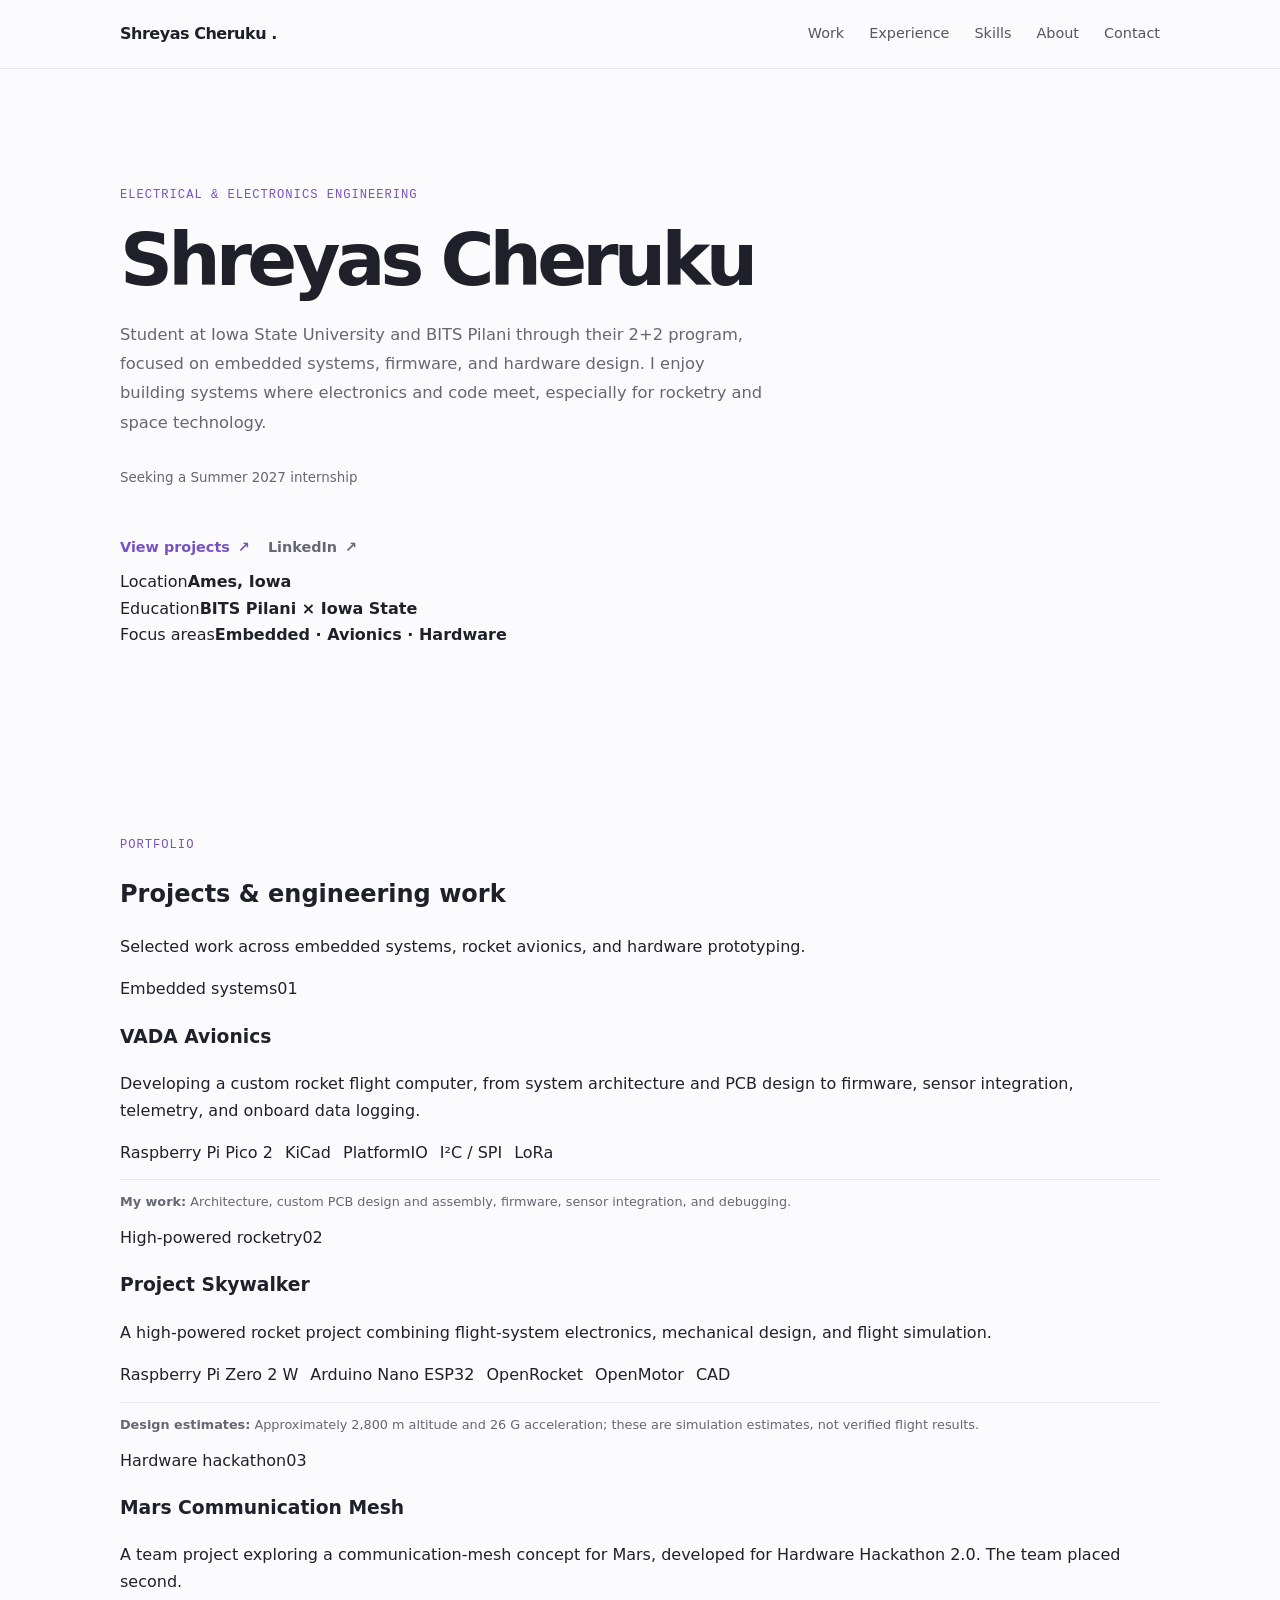
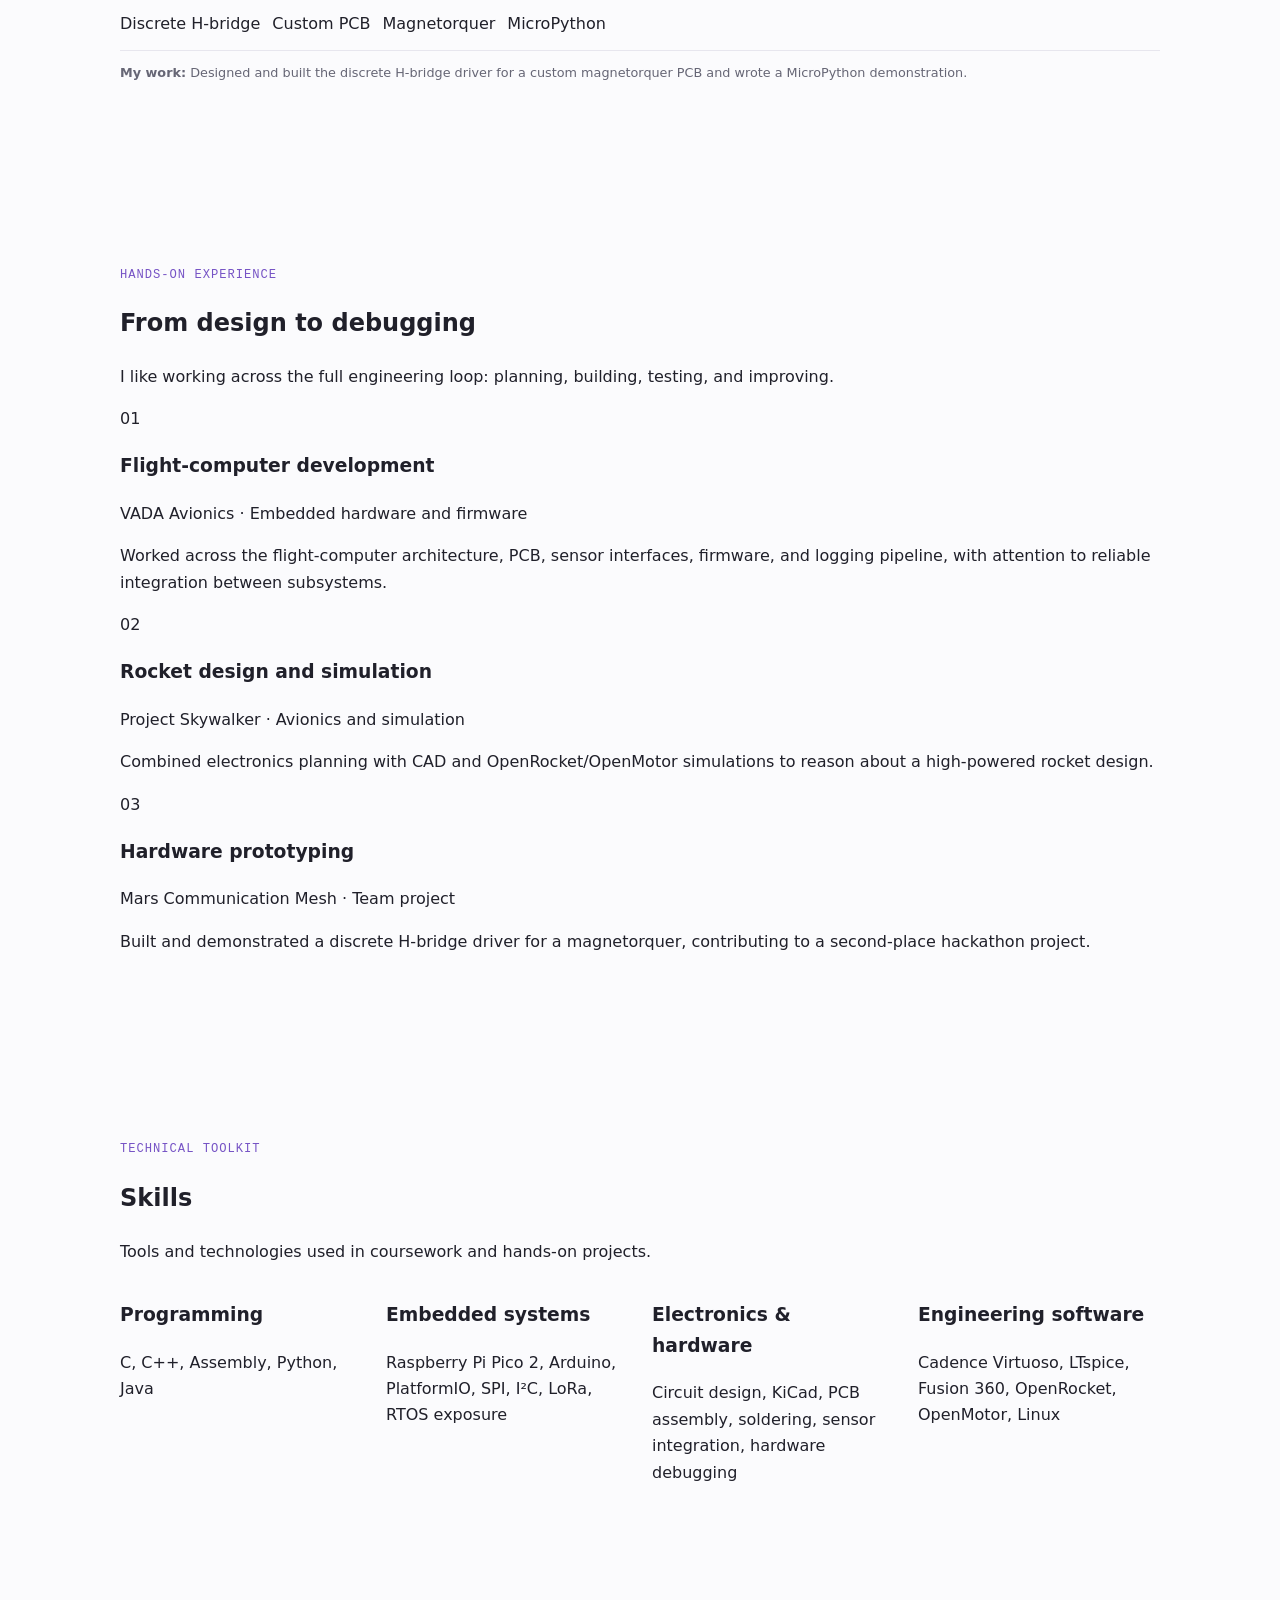
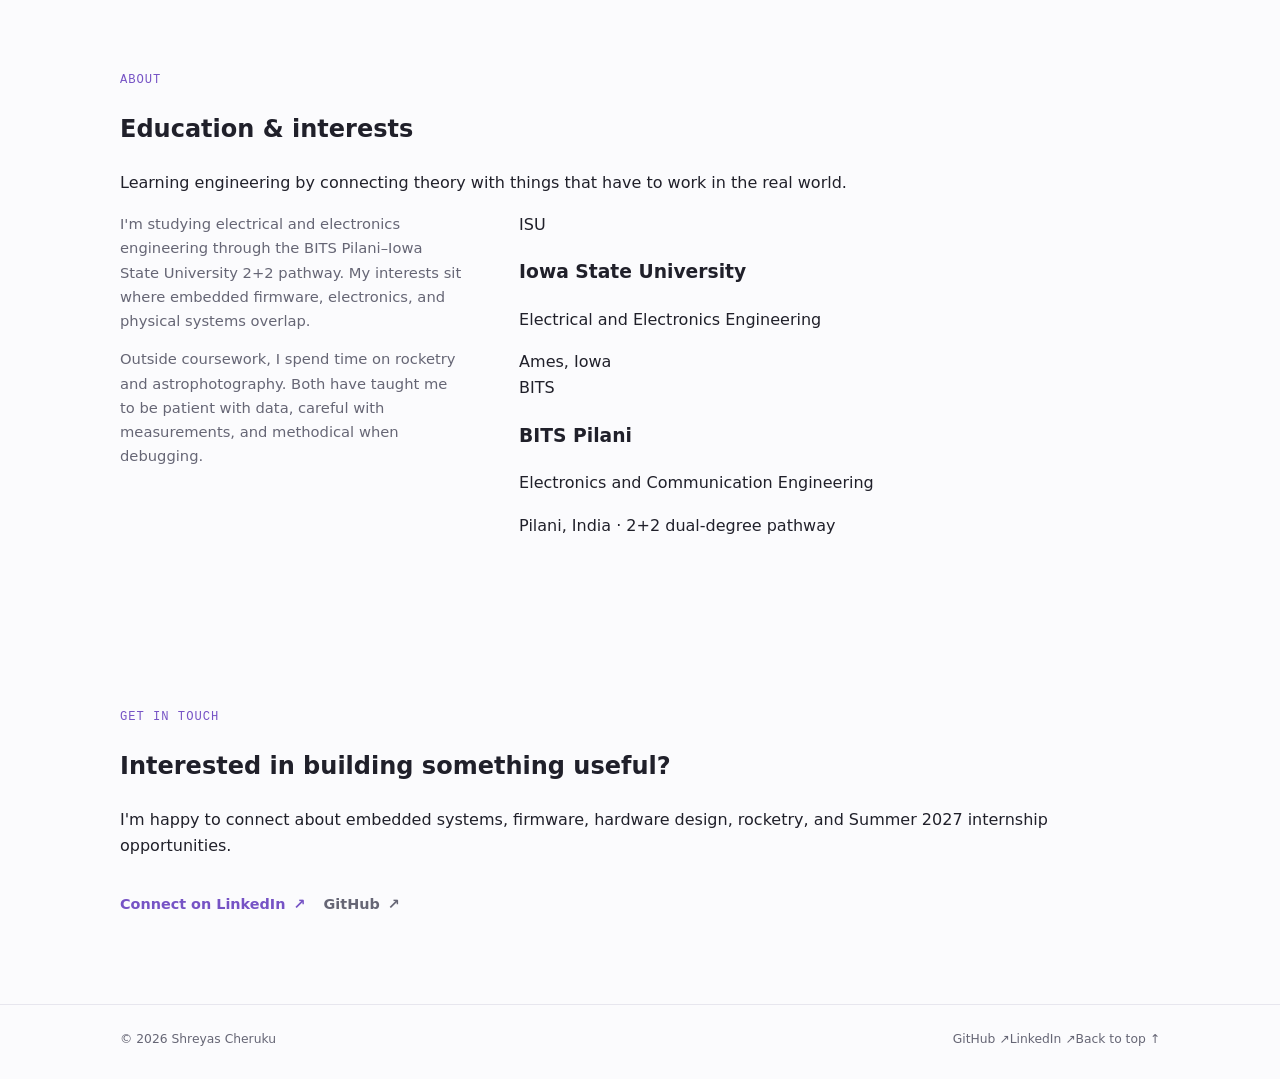
==== commit c33ccb6d: "Align portfolio structure with reference site" ====
--- a/index.html
+++ b/index.html
@@ -3,83 +3,129 @@
 <head>
   <meta charset="utf-8">
   <meta name="viewport" content="width=device-width, initial-scale=1">
-  <meta name="theme-color" content="#fbfbfd">
-  <meta name="description" content="Shreyas Cheruku — engineering student focused on embedded systems, firmware, hardware design, and space technology.">
+  <meta name="theme-color" content="#111114">
+  <meta name="description" content="Shreyas Cheruku — ECE student focused on embedded systems, firmware, hardware design, and space technology.">
   <title>Shreyas Cheruku | Engineering Portfolio</title>
   <link rel="stylesheet" href="styles.css">
 </head>
 <body>
   <header class="topbar">
     <nav class="nav wrap" aria-label="Main navigation">
-      <a class="brand" href="#home" aria-label="Shreyas Cheruku home"><span>Shreyas Cheruku</span></a>
+      <a class="brand" href="#home">Shreyas Cheruku <span class="brand-dot">.</span></a>
       <button class="menu-toggle" aria-expanded="false" aria-controls="nav-links">Menu</button>
       <div class="nav-links" id="nav-links">
-        <a href="#about">About</a><a href="#skills">Skills</a><a href="#projects">Projects</a><a href="#education">Education</a><a class="nav-cta" href="#contact">Let's connect ↗</a>
+        <a href="#projects">Work</a><a href="#experience">Experience</a><a href="#skills">Skills</a><a href="#about">About</a><a href="#contact">Contact</a>
       </div>
     </nav>
   </header>
   <main>
     <section class="hero wrap" id="home">
       <div class="hero-content">
-        <div class="availability"><span class="dot"></span> Exploring Summer 2027 internships</div>
-        <p class="eyebrow">ECE · Embedded systems · Hardware</p>
-        <h1>Building at the<br><span class="gradient">edge of</span><br>hardware &amp; code.</h1>
-        <p class="hero-copy">Hi, I'm <strong>Shreyas</strong> — an engineering student interested in embedded systems, firmware, and hardware design. I like bringing ideas off the screen and into working systems, especially where electronics meets space technology.</p>
-        <div class="hero-actions"><a class="btn btn-primary" href="#projects">Explore my work <span>↘</span></a><a class="btn btn-secondary" href="https://www.linkedin.com/in/shreyas-cheruku/" target="_blank" rel="noreferrer">Connect on LinkedIn ↗</a></div>
-        <div class="hero-meta"><span>⌁ Ames, Iowa</span><span>◈ BITS Pilani × Iowa State</span></div>
-      </div>
-      <div class="hero-art"><div class="avatar-frame"><img src="https://avatars.githubusercontent.com/u/89124240?v=4" alt="GitHub profile picture" fetchpriority="high"></div></div>
-    </section>
-    <div class="quick-strip"><div class="quick-inner wrap">
-      <div class="quick-item"><strong>Embedded systems</strong><span>Firmware &amp; peripherals</span></div>
-      <div class="quick-item"><strong>Hardware design</strong><span>Circuits &amp; custom PCBs</span></div>
-      <div class="quick-item"><strong>Rocketry</strong><span>Avionics &amp; simulation</span></div>
-      <div class="quick-item"><strong>Hands-on mindset</strong><span>Prototype, test, iterate</span></div>
-    </div></div>
-    <section class="section wrap" id="about">
-      <div class="section-head reveal"><div><span class="eyebrow">01 / About</span><h2>A little context.</h2></div><p>Curious by default. Most at home where software and physical systems meet.</p></div>
-      <div class="about-grid reveal">
-        <aside class="about-aside"><div class="big-mark">⌬</div><h3>Engineer in progress.</h3><p>Learning by designing, assembling, testing, and debugging real hardware — with a particular interest in systems built for flight and exploration.</p></aside>
-        <div class="about-copy"><h3>I care about how the whole system comes together.</h3><p>I'm studying electrical and electronics engineering through the BITS Pilani–Iowa State University 2+2 pathway. My work so far has taken me from circuit design and PCB assembly to microcontroller firmware, sensor integration, and data logging.</p><p>Outside coursework, I spend time on rocketry and astrophotography. They both reward patience, careful measurement, and a willingness to troubleshoot until the result makes sense.</p>
-          <div class="about-facts"><div class="fact"><b>What I enjoy</b><span>Embedded firmware &amp; hardware</span></div><div class="fact"><b>What I'm exploring</b><span>Avionics &amp; space systems</span></div><div class="fact"><b>My approach</b><span>Build, measure, iterate</span></div><div class="fact"><b>Current base</b><span>Ames, Iowa</span></div></div>
+        <p class="eyebrow">Electrical &amp; Electronics Engineering</p>
+        <h1>Shreyas Cheruku</h1>
+        <p class="hero-copy">Student at Iowa State University and BITS Pilani through their 2+2 program, focused on embedded systems, firmware, and hardware design. I enjoy building systems where electronics and code meet, especially for rocketry and space technology.</p>
+        <p class="availability">Seeking a Summer 2027 internship</p>
+        <div class="hero-actions">
+          <a class="btn btn-primary" href="#projects">View projects <span aria-hidden="true">↗</span></a>
+          <a class="btn btn-secondary" href="https://www.linkedin.com/in/shreyas-cheruku/" target="_blank" rel="noreferrer">LinkedIn <span aria-hidden="true">↗</span></a>
+        </div>
+        <div class="hero-facts">
+          <div><span>Location</span><strong>Ames, Iowa</strong></div>
+          <div><span>Education</span><strong>BITS Pilani × Iowa State</strong></div>
+          <div><span>Focus areas</span><strong>Embedded · Avionics · Hardware</strong></div>
         </div>
       </div>
     </section>
-    <section class="section wrap" id="skills">
-      <div class="section-head reveal"><div><span class="eyebrow">02 / Skills</span><h2>Tools I work with.</h2></div><p>A practical snapshot of the languages, interfaces, and design tools I've used in coursework and projects.</p></div>
-      <div class="skills-grid">
-        <article class="skill-card reveal"><div class="skill-icon">⌘</div><h3>Programming</h3><p>C · C++ · Assembly<br>Python · Java</p></article>
-        <article class="skill-card reveal"><div class="skill-icon">⌁</div><h3>Embedded systems</h3><p>Raspberry Pi Pico 2 · Arduino<br>PlatformIO · SPI · I²C · LoRa<br>RTOS exposure</p></article>
-        <article class="skill-card reveal"><div class="skill-icon">⌬</div><h3>Electronics &amp; PCB</h3><p>Circuit design · KiCad<br>Soldering · Sensor integration<br>Hardware debugging</p></article>
-        <article class="skill-card reveal"><div class="skill-icon">◈</div><h3>Engineering tools</h3><p>Cadence Virtuoso · LTspice<br>Fusion 360 · OpenRocket<br>OpenMotor · Linux</p></article>
+
+    <section class="section wrap" id="projects">
+      <div class="section-heading">
+        <div><p class="eyebrow">Portfolio</p><h2>Projects &amp; engineering work</h2></div>
+        <p>Selected work across embedded systems, rocket avionics, and hardware prototyping.</p>
       </div>
-    </section>
-    <section class="section wrap" id="projects">
-      <div class="section-head reveal"><div><span class="eyebrow">03 / Selected work</span><h2>Projects, built hands-on.</h2></div><p>A few projects that show how I approach electronics, firmware, and engineering problems. More detailed media can be added as it is ready.</p></div>
-      <div class="project-grid">
-        <article class="project-card reveal">
-          <div class="project-body"><div class="project-top"><span class="project-type">Rocket avionics</span><span class="project-year">01</span></div><h3>VADA Avionics</h3><p>A custom rocket flight-computer effort spanning PCB design, embedded firmware, sensor integration, telemetry, and onboard data logging.</p><div class="tags"><span class="tag">RPi Pico 2</span><span class="tag">KiCad</span><span class="tag">PlatformIO</span><span class="tag">I²C / SPI</span><span class="tag">LoRa</span></div><div class="contribution"><b>My focus</b> — architecture, custom PCB, firmware, integration, and debugging.</div></div>
+      <div class="project-list">
+        <article class="project">
+          <div class="project-meta"><span>Embedded systems</span><span>01</span></div>
+          <div class="project-main">
+            <h3>VADA Avionics</h3>
+            <p>Developing a custom rocket flight computer, from system architecture and PCB design to firmware, sensor integration, telemetry, and onboard data logging.</p>
+            <div class="tags"><span>Raspberry Pi Pico 2</span><span>KiCad</span><span>PlatformIO</span><span>I²C / SPI</span><span>LoRa</span></div>
+            <p class="contribution"><strong>My work:</strong> Architecture, custom PCB design and assembly, firmware, sensor integration, and debugging.</p>
+          </div>
         </article>
-        <article class="project-card reveal">
-          <div class="project-body"><div class="project-top"><span class="project-type">High-powered rocketry</span><span class="project-year">02</span></div><h3>Project Skywalker</h3><p>A high-powered rocket project combining flight-system electronics with simulation and mechanical design workflows.</p><div class="tags"><span class="tag">Raspberry Pi Zero 2 W</span><span class="tag">Arduino Nano ESP32</span><span class="tag">OpenRocket</span><span class="tag">OpenMotor</span><span class="tag">CAD</span></div><div class="contribution"><b>Design estimates</b> — approximately 2,800 m altitude and 26 G acceleration; estimates, not claimed flight results.</div></div>
+        <article class="project">
+          <div class="project-meta"><span>High-powered rocketry</span><span>02</span></div>
+          <div class="project-main">
+            <h3>Project Skywalker</h3>
+            <p>A high-powered rocket project combining flight-system electronics, mechanical design, and flight simulation.</p>
+            <div class="tags"><span>Raspberry Pi Zero 2 W</span><span>Arduino Nano ESP32</span><span>OpenRocket</span><span>OpenMotor</span><span>CAD</span></div>
+            <p class="contribution"><strong>Design estimates:</strong> Approximately 2,800 m altitude and 26 G acceleration; these are simulation estimates, not verified flight results.</p>
+          </div>
         </article>
-        <article class="project-card reveal">
-          <div class="project-body"><div class="project-top"><span class="project-type">Hardware hackathon</span><span class="project-year">03</span></div><h3>Mars Communication Mesh</h3><p>A team project exploring a communication mesh concept for Mars, built for Hardware Hackathon 2.0.</p><div class="tags"><span class="tag">Discrete H-bridge</span><span class="tag">Custom PCB</span><span class="tag">Magnetorquer</span><span class="tag">MicroPython</span></div><div class="contribution"><b>My contribution</b> — designed and built the discrete H-bridge driver and wrote a MicroPython demonstration. Team placed second.</div></div>
+        <article class="project">
+          <div class="project-meta"><span>Hardware hackathon</span><span>03</span></div>
+          <div class="project-main">
+            <h3>Mars Communication Mesh</h3>
+            <p>A team project exploring a communication-mesh concept for Mars, developed for Hardware Hackathon 2.0. The team placed second.</p>
+            <div class="tags"><span>Discrete H-bridge</span><span>Custom PCB</span><span>Magnetorquer</span><span>MicroPython</span></div>
+            <p class="contribution"><strong>My work:</strong> Designed and built the discrete H-bridge driver for a custom magnetorquer PCB and wrote a MicroPython demonstration.</p>
+          </div>
         </article>
       </div>
     </section>
-    <section class="section wrap" id="education">
-      <div class="section-head reveal"><div><span class="eyebrow">04 / Education</span><h2>Where I'm learning.</h2></div><p>An engineering path across two institutions, with a focus on electronics and systems.</p></div>
-      <div class="education-panel">
-        <article class="edu-card reveal"><div class="edu-symbol">ISU</div><div><h3>Iowa State University</h3><p>Current junior transfer student</p><p class="edu-meta">AMES, IOWA · ENGINEERING</p></div></article>
-        <article class="edu-card reveal"><div class="edu-symbol">BITS</div><div><h3>BITS Pilani</h3><p>Electronics and Communications Engineering coursework through the 2+2 pathway</p><p class="edu-meta">BITS PILANI × IOWA STATE</p></div></article>
+
+    <section class="section wrap" id="experience">
+      <div class="section-heading">
+        <div><p class="eyebrow">Hands-on experience</p><h2>From design to debugging</h2></div>
+        <p>I like working across the full engineering loop: planning, building, testing, and improving.</p>
+      </div>
+      <div class="timeline">
+        <article class="timeline-item"><span class="timeline-index">01</span><div><h3>Flight-computer development</h3><p class="timeline-sub">VADA Avionics · Embedded hardware and firmware</p><p>Worked across the flight-computer architecture, PCB, sensor interfaces, firmware, and logging pipeline, with attention to reliable integration between subsystems.</p></div></article>
+        <article class="timeline-item"><span class="timeline-index">02</span><div><h3>Rocket design and simulation</h3><p class="timeline-sub">Project Skywalker · Avionics and simulation</p><p>Combined electronics planning with CAD and OpenRocket/OpenMotor simulations to reason about a high-powered rocket design.</p></div></article>
+        <article class="timeline-item"><span class="timeline-index">03</span><div><h3>Hardware prototyping</h3><p class="timeline-sub">Mars Communication Mesh · Team project</p><p>Built and demonstrated a discrete H-bridge driver for a magnetorquer, contributing to a second-place hackathon project.</p></div></article>
       </div>
     </section>
-    <section class="section wrap" id="contact">
-      <div class="contact-panel reveal"><span class="eyebrow">05 / Contact</span><h2>Have a project in mind?<br><span class="gradient">Let's talk engineering.</span></h2><p>I'm interested in connecting with people working on embedded systems, firmware, hardware, and space technology — and exploring Summer 2027 internship opportunities.</p><div class="contact-actions"><a class="btn btn-primary" href="https://www.linkedin.com/in/shreyas-cheruku/" target="_blank" rel="noreferrer">Find me on LinkedIn ↗</a><a class="btn btn-secondary" href="https://github.com/MythicalNewt" target="_blank" rel="noreferrer">View GitHub ↗</a></div></div>
+
+    <section class="section wrap" id="skills">
+      <div class="section-heading">
+        <div><p class="eyebrow">Technical toolkit</p><h2>Skills</h2></div>
+        <p>Tools and technologies used in coursework and hands-on projects.</p>
+      </div>
+      <div class="skills-grid">
+        <article class="skill-group"><h3>Programming</h3><p>C, C++, Assembly, Python, Java</p></article>
+        <article class="skill-group"><h3>Embedded systems</h3><p>Raspberry Pi Pico 2, Arduino, PlatformIO, SPI, I²C, LoRa, RTOS exposure</p></article>
+        <article class="skill-group"><h3>Electronics &amp; hardware</h3><p>Circuit design, KiCad, PCB assembly, soldering, sensor integration, hardware debugging</p></article>
+        <article class="skill-group"><h3>Engineering software</h3><p>Cadence Virtuoso, LTspice, Fusion 360, OpenRocket, OpenMotor, Linux</p></article>
+      </div>
+    </section>
+
+    <section class="section wrap" id="about">
+      <div class="section-heading">
+        <div><p class="eyebrow">About</p><h2>Education &amp; interests</h2></div>
+        <p>Learning engineering by connecting theory with things that have to work in the real world.</p>
+      </div>
+      <div class="about-grid">
+        <div class="about-copy">
+          <p>I'm studying electrical and electronics engineering through the BITS Pilani–Iowa State University 2+2 pathway. My interests sit where embedded firmware, electronics, and physical systems overlap.</p>
+          <p>Outside coursework, I spend time on rocketry and astrophotography. Both have taught me to be patient with data, careful with measurements, and methodical when debugging.</p>
+        </div>
+        <div class="education-list">
+          <article class="education-item"><span class="school-mark">ISU</span><div><h3>Iowa State University</h3><p>Electrical and Electronics Engineering</p><span>Ames, Iowa</span></div></article>
+          <article class="education-item"><span class="school-mark">BITS</span><div><h3>BITS Pilani</h3><p>Electronics and Communication Engineering</p><span>Pilani, India · 2+2 dual-degree pathway</span></div></article>
+        </div>
+      </div>
+    </section>
+
+    <section class="section wrap contact-section" id="contact">
+      <p class="eyebrow">Get in touch</p>
+      <h2>Interested in building something useful?</h2>
+      <p class="contact-copy">I'm happy to connect about embedded systems, firmware, hardware design, rocketry, and Summer 2027 internship opportunities.</p>
+      <div class="hero-actions">
+        <a class="btn btn-primary" href="https://www.linkedin.com/in/shreyas-cheruku/" target="_blank" rel="noreferrer">Connect on LinkedIn <span aria-hidden="true">↗</span></a>
+        <a class="btn btn-secondary" href="https://github.com/MythicalNewt" target="_blank" rel="noreferrer">GitHub <span aria-hidden="true">↗</span></a>
+      </div>
     </section>
   </main>
-  <footer class="footer"><div class="footer-inner wrap"><span>© <span id="year"></span> Shreyas Cheruku · Designed with curiosity.</span><div class="footer-links"><a href="https://github.com/MythicalNewt" target="_blank" rel="noreferrer">GitHub ↗</a><a href="https://www.linkedin.com/in/shreyas-cheruku/" target="_blank" rel="noreferrer">LinkedIn ↗</a><a href="#home">Back to top ↑</a></div></div></footer>
+  <footer class="footer"><div class="wrap footer-inner"><span>© <span id="year"></span> Shreyas Cheruku</span><div><a href="https://github.com/MythicalNewt" target="_blank" rel="noreferrer">GitHub ↗</a><a href="https://www.linkedin.com/in/shreyas-cheruku/" target="_blank" rel="noreferrer">LinkedIn ↗</a><a href="#home">Back to top ↑</a></div></div></footer>
   <script src="script.js" defer></script>
 </body>
 </html>
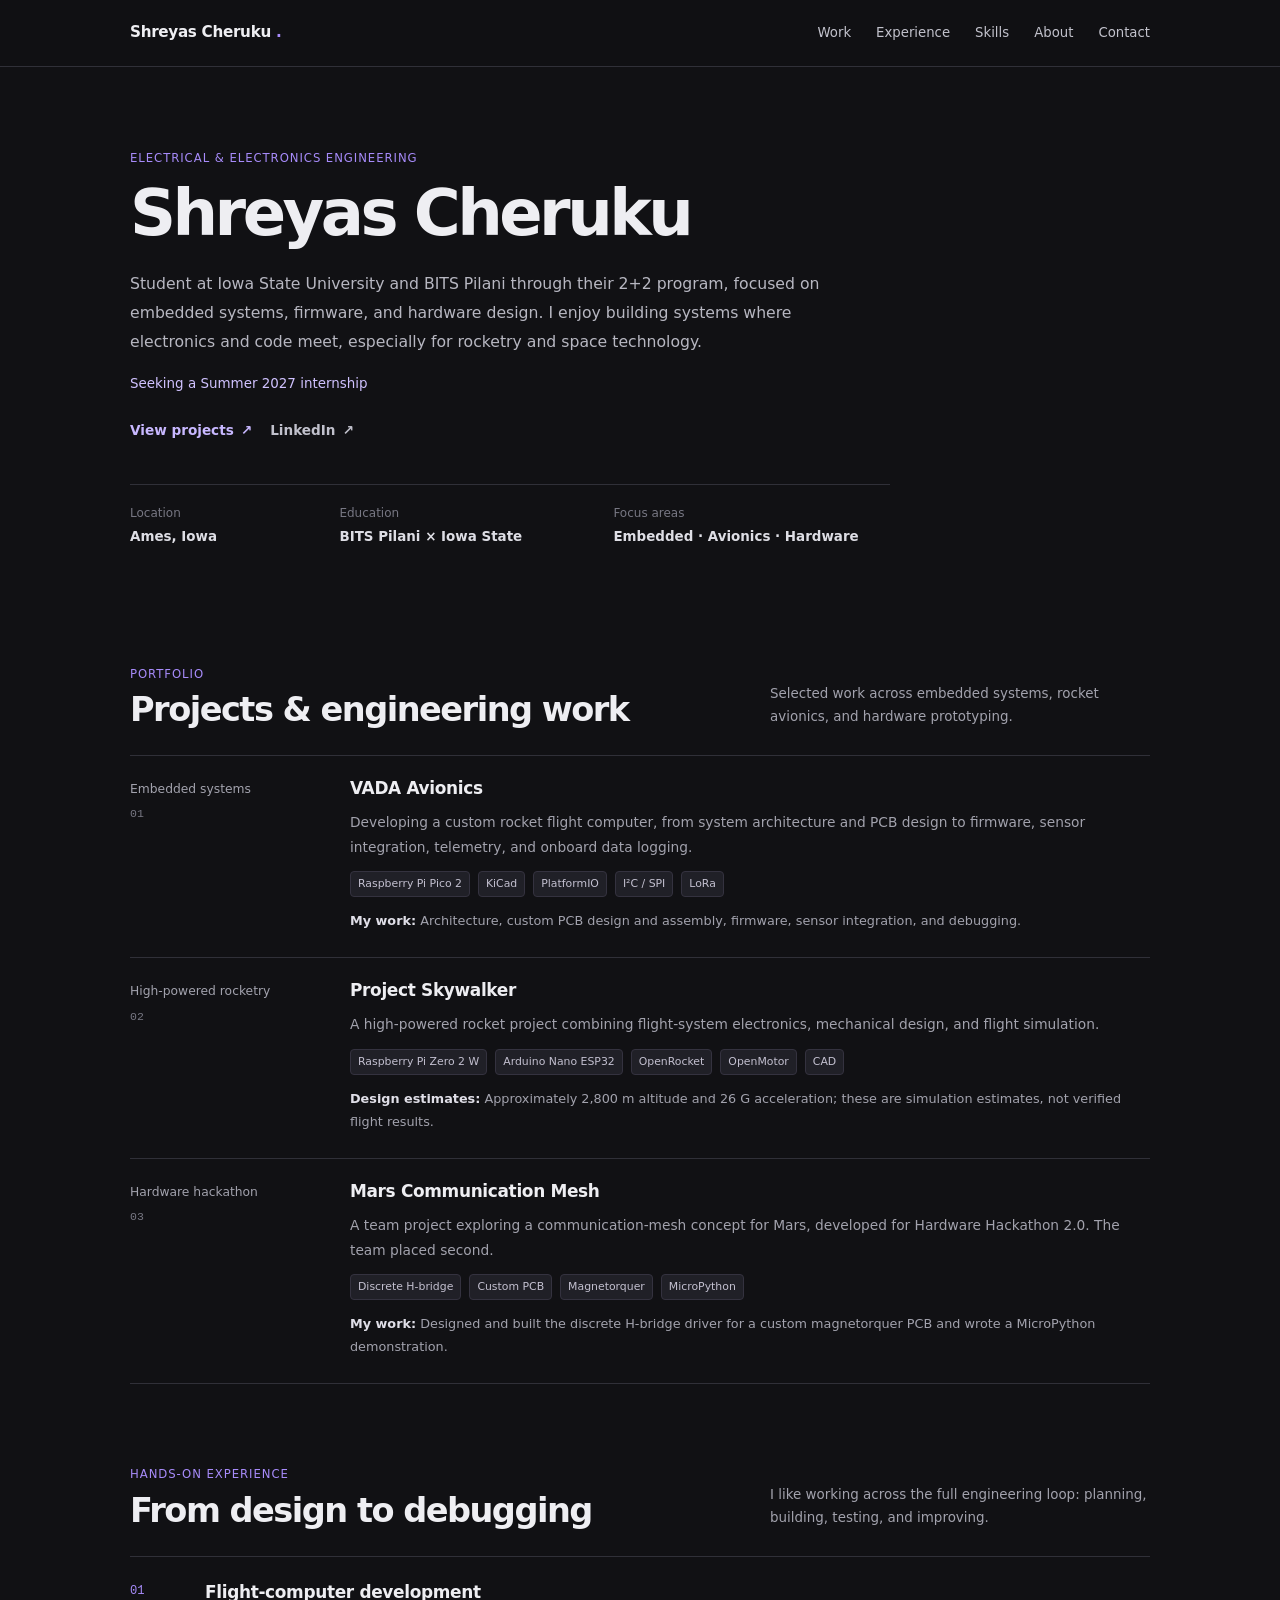
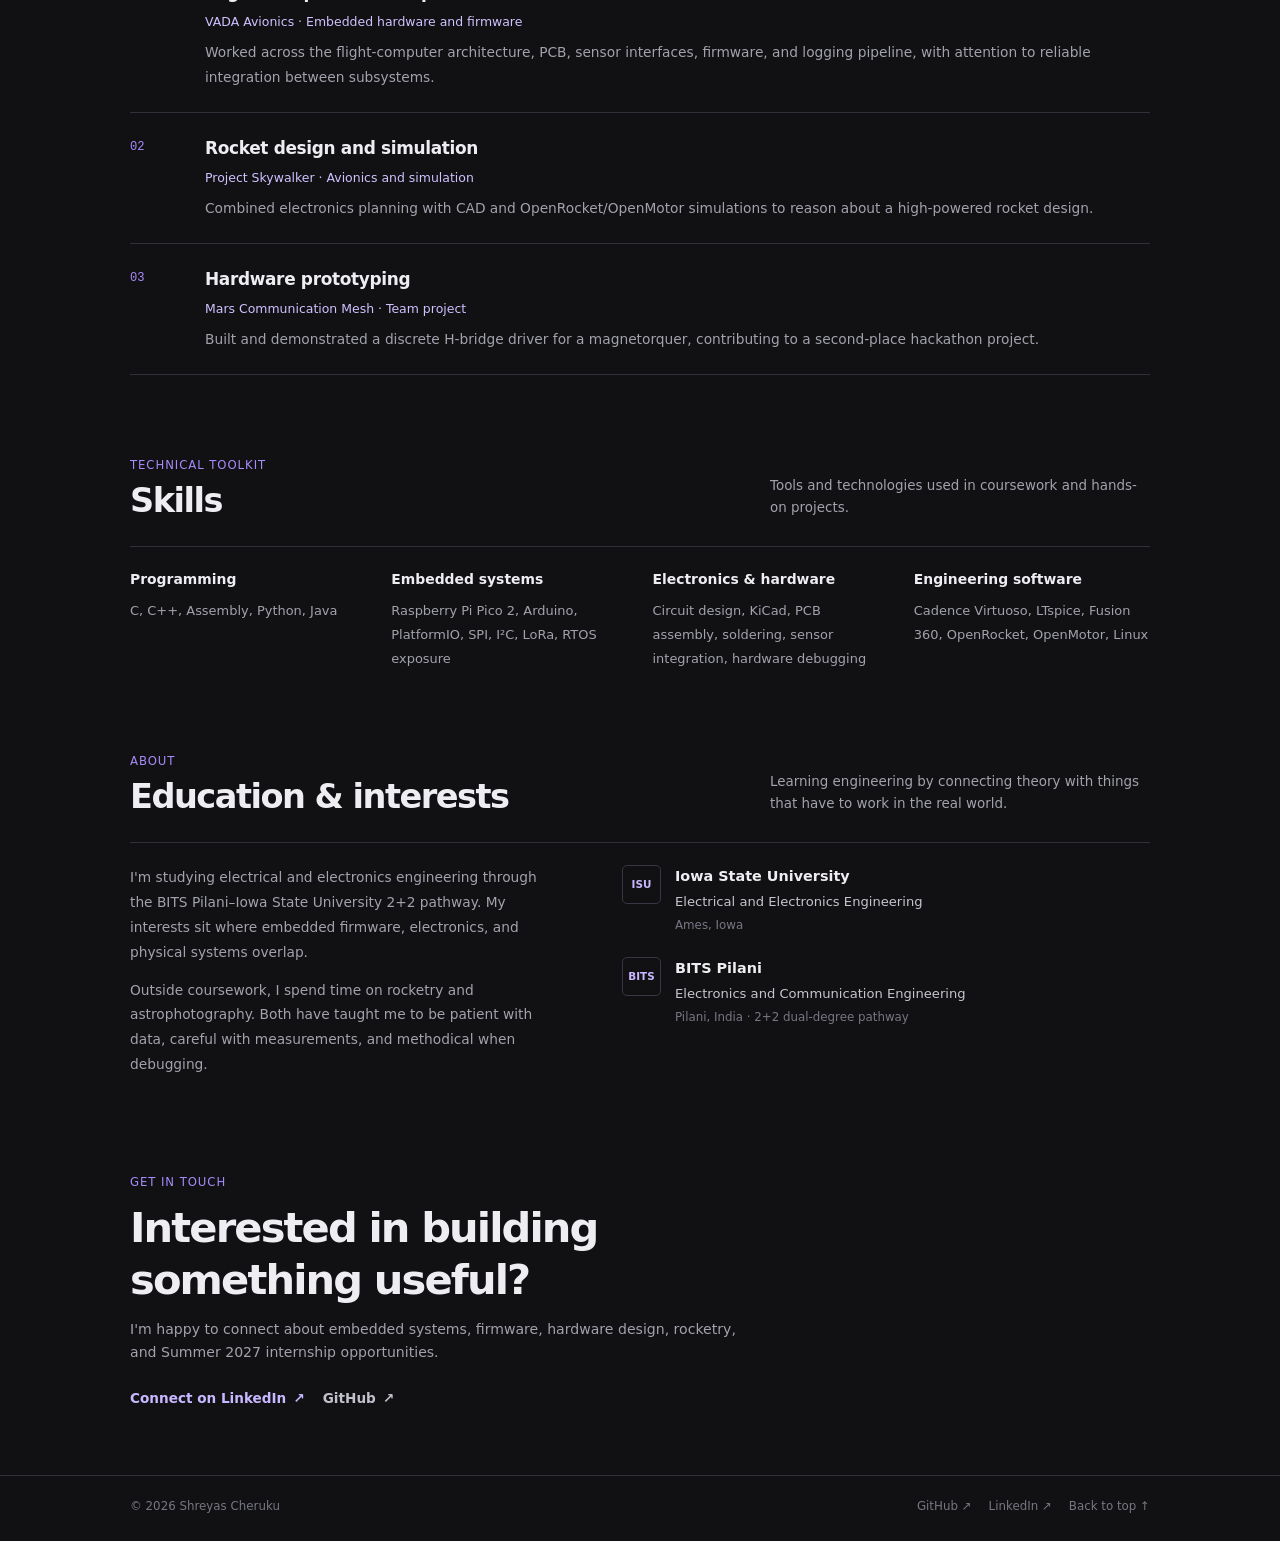
==== commit 9a8e042f: "Fix portfolio heading and refresh stylesheet cache" ====
--- a/index.html
+++ b/index.html
@@ -6,7 +6,7 @@
   <meta name="theme-color" content="#111114">
   <meta name="description" content="Shreyas Cheruku — ECE student focused on embedded systems, firmware, hardware design, and space technology.">
   <title>Shreyas Cheruku | Engineering Portfolio</title>
-  <link rel="stylesheet" href="styles.css">
+  <link rel="stylesheet" href="styles.css?v=3">
 </head>
 <body>
   <header class="topbar">
@@ -22,7 +22,7 @@
     <section class="hero wrap" id="home">
       <div class="hero-content">
         <p class="eyebrow">Electrical &amp; Electronics Engineering</p>
-        <h1>Shreyas Cheruku</h1>
+        <h1 class="hero-title">Shreyas Cheruku</h1>
         <p class="hero-copy">Student at Iowa State University and BITS Pilani through their 2+2 program, focused on embedded systems, firmware, and hardware design. I enjoy building systems where electronics and code meet, especially for rocketry and space technology.</p>
         <p class="availability">Seeking a Summer 2027 internship</p>
         <div class="hero-actions">
--- a/styles.css
+++ b/styles.css
@@ -1,139 +1,107 @@
 :root {
-  color-scheme: light;
-  --bg: #fbfbfd;
-  --surface: #ffffff;
-  --text: #20202a;
-  --muted: #666675;
-  --line: #e7e6ee;
-  --purple: #7653c5;
-  --blue: #477cc5;
-  --max: 1040px;
+  color-scheme: dark;
+  --bg: #111114;
+  --surface: #17171c;
+  --text: #eeeeF2;
+  --muted: #a2a2ad;
+  --subtle: #777783;
+  --line: #303038;
+  --purple: #a78bfa;
+  --blue: #78aaf4;
+  --max: 1020px;
 }
 * { box-sizing: border-box; }
-html { scroll-behavior: smooth; scroll-padding-top: 84px; }
-body {
-  margin: 0;
-  background: var(--bg);
-  color: var(--text);
-  font-family: Inter, ui-sans-serif, system-ui, -apple-system, BlinkMacSystemFont, "Segoe UI", sans-serif;
-  line-height: 1.65;
-}
+html { scroll-behavior: smooth; scroll-padding-top: 82px; }
+body { margin: 0; background: var(--bg); color: var(--text); font-family: Inter, ui-sans-serif, system-ui, -apple-system, BlinkMacSystemFont, "Segoe UI", sans-serif; line-height: 1.65; }
 a { color: inherit; text-decoration: none; }
 button { font: inherit; }
-.wrap { width: min(var(--max), calc(100% - 40px)); margin: 0 auto; }
-.mono, .eyebrow, .nav-index, .project-type, .tag { font-family: ui-monospace, SFMono-Regular, Menlo, monospace; }
-.eyebrow { color: var(--purple); font-size: .76rem; letter-spacing: .08em; text-transform: uppercase; }
-.muted, .hero-copy, .section-head p, .about-copy p, .about-aside p, .skill-card p, .project-body p, .edu-card p, .contact-panel p { color: var(--muted); }
-.topbar { position: sticky; top: 0; z-index: 10; background: rgba(251,251,253,.96); border-bottom: 1px solid var(--line); }
-.nav { min-height: 68px; display: flex; align-items: center; justify-content: space-between; gap: 20px; }
-.brand { font-weight: 700; letter-spacing: -.03em; }
-.brand-mark { display: none; }
-.nav-links { display: flex; align-items: center; gap: 25px; color: #555563; font-size: .9rem; }
-.nav-links a:hover, .text-link:hover, .footer a:hover { color: var(--purple); }
-.nav-links .nav-cta { color: var(--purple); }
-.menu-toggle { display: none; border: 1px solid var(--line); border-radius: 7px; background: var(--surface); color: var(--text); padding: 7px 10px; }
-.hero { display: grid; grid-template-columns: minmax(0, 1fr) 170px; align-items: center; gap: 56px; padding-top: 104px; padding-bottom: 96px; }
-.availability { display: inline-block; color: var(--muted); font-size: .84rem; }
-.dot { display: none; }
-h1 { font-size: clamp(2.8rem, 6vw, 4.6rem); line-height: 1.08; letter-spacing: -.065em; margin: 15px 0 20px; font-weight: 750; }
-h1 .gradient, .contact-panel .gradient { color: var(--purple); background: none; -webkit-text-fill-color: currentColor; }
-.hero-copy { max-width: 650px; font-size: 1.02rem; line-height: 1.8; }
-.hero-copy strong { color: var(--text); font-weight: 650; }
-.hero-actions, .contact-actions { display: flex; flex-wrap: wrap; gap: 18px; margin-top: 25px; }
-.btn { display: inline-flex; align-items: center; gap: 8px; padding: 9px 0; border: 0; border-radius: 0; font-weight: 600; font-size: .9rem; transition: color .15s ease; }
-.btn:hover { color: var(--purple); }
-.btn-primary { color: var(--purple); background: none; box-shadow: none; }
-.btn-secondary { color: var(--muted); background: none; }
-.hero-meta { display: flex; gap: 20px; flex-wrap: wrap; margin-top: 28px; color: var(--muted); font-size: .82rem; }
-.hero-art { min-height: 0; display: block; position: relative; }
-.orbit, .orbit-ring, .float-card, .art-label { display: none; }
-.avatar-frame { width: 150px; height: 150px; padding: 0; border-radius: 50%; background: none; box-shadow: none; transform: none; }
-.avatar-frame img { display: block; width: 100%; height: 100%; object-fit: cover; border-radius: 50%; }
-.quick-strip { border-top: 1px solid var(--line); border-bottom: 1px solid var(--line); background: var(--surface); }
-.quick-inner { display: grid; grid-template-columns: repeat(4, 1fr); }
-.quick-item { padding: 19px 16px; border-right: 1px solid var(--line); }
-.quick-item:first-child { padding-left: 0; }
-.quick-item:last-child { border: 0; }
-.quick-item strong { display: block; font-size: .88rem; font-weight: 650; }
-.quick-item span { display: block; color: var(--muted); font-size: .78rem; margin-top: 3px; }
-.section { padding: 78px 0; }
-.section-head { display: flex; align-items: end; justify-content: space-between; gap: 28px; margin-bottom: 28px; }
-.section-head h2 { font-size: clamp(1.8rem, 4vw, 2.45rem); line-height: 1.2; letter-spacing: -.05em; margin: 7px 0 0; }
-.section-head p { max-width: 380px; margin: 0; font-size: .9rem; }
-.about-grid { display: grid; grid-template-columns: .7fr 1.3fr; gap: 54px; }
-.about-aside { padding: 0 20px 0 0; border: 0; border-right: 1px solid var(--line); border-radius: 0; background: none; }
-.about-aside .big-mark { color: var(--purple); font-size: 2rem; line-height: 1; margin-bottom: 18px; }
-.about-aside h3, .about-copy h3 { margin: 0 0 10px; font-size: 1.12rem; letter-spacing: -.025em; }
-.about-aside p, .about-copy p { font-size: .92rem; margin: 0 0 14px; }
-.about-facts { display: grid; grid-template-columns: 1fr 1fr; gap: 16px 20px; margin-top: 23px; }
-.fact { padding: 0; border: 0; border-radius: 0; background: none; }
-.fact b { display: block; font-size: .83rem; font-weight: 650; }
-.fact span { display: block; color: var(--muted); font-size: .8rem; margin-top: 2px; }
-.skills-grid { display: grid; grid-template-columns: repeat(4, 1fr); gap: 24px; }
-.skill-card { min-height: 0; padding: 0; border: 0; border-radius: 0; background: none; }
-.skill-icon { display: none; }
-.skill-card h3 { margin: 0 0 9px; font-size: .98rem; font-weight: 650; }
-.skill-card p { font-size: .84rem; line-height: 1.9; margin: 0; }
-.project-grid { display: grid; grid-template-columns: repeat(2, minmax(0, 1fr)); column-gap: 34px; row-gap: 30px; }
-.project-card { overflow: visible; border: 0; border-top: 1px solid var(--line); border-radius: 0; background: none; transition: none; }
-.project-card:hover { transform: none; border-color: var(--purple); }
-.project-visual { display: none; }
-.project-body { padding: 19px 0 0; }
-.project-top { display: flex; align-items: center; justify-content: space-between; gap: 12px; margin-bottom: 10px; }
-.project-type { color: var(--purple); font-size: .7rem; letter-spacing: .03em; text-transform: uppercase; }
-.project-year { color: #898895; font-size: .72rem; }
-.project-body h3 { font-size: 1.15rem; letter-spacing: -.03em; margin: 0 0 8px; }
-.project-body p { font-size: .88rem; line-height: 1.75; margin: 0; }
-.tags { display: flex; flex-wrap: wrap; gap: 6px 12px; margin-top: 14px; }
-.tag { font-size: .72rem; color: #555563; padding: 0; border: 0; border-radius: 0; background: none; }
-.contribution { margin-top: 13px; padding-top: 11px; border-top: 1px solid var(--line); color: var(--muted); font-size: .8rem; }
-.contribution b { color: var(--text); font-weight: 650; }
-.education-panel { display: grid; grid-template-columns: 1fr 1fr; gap: 30px; }
-.edu-card { display: flex; gap: 15px; padding: 0; border: 0; border-radius: 0; background: none; }
-.edu-symbol { flex: 0 0 40px; height: 40px; display: grid; place-items: center; border: 1px solid var(--line); border-radius: 7px; background: var(--surface); color: var(--purple); font-size: .72rem; font-weight: 700; }
-.edu-card h3 { font-size: .98rem; margin: 0 0 4px; }
-.edu-card p { font-size: .84rem; margin: 0; }
-.edu-card .edu-meta { margin-top: 10px; color: var(--muted); font-size: .7rem; letter-spacing: .02em; }
-.contact-panel { padding: 0; border: 0; border-radius: 0; background: none; }
-.contact-panel h2 { font-size: clamp(2rem, 4.5vw, 3.25rem); line-height: 1.15; letter-spacing: -.055em; max-width: 680px; margin: 10px 0 14px; }
-.contact-panel p { max-width: 600px; margin: 0; font-size: .92rem; }
-.footer { padding: 24px 0 30px; border-top: 1px solid var(--line); color: var(--muted); font-size: .77rem; }
-.footer-inner { display: flex; justify-content: space-between; gap: 20px; flex-wrap: wrap; }
-.footer-links { display: flex; gap: 18px; }
-.reveal { opacity: 1; transform: none; }
-@media (max-width: 800px) {
-  .hero { grid-template-columns: minmax(0, 1fr) 125px; gap: 28px; padding-top: 78px; padding-bottom: 70px; }
-  .avatar-frame { width: 120px; height: 120px; }
-  .skills-grid { grid-template-columns: repeat(2, 1fr); row-gap: 28px; }
+.wrap { width: min(var(--max), calc(100% - 44px)); margin: 0 auto; }
+.topbar { position: sticky; top: 0; z-index: 10; background: rgba(17,17,20,.96); border-bottom: 1px solid var(--line); }
+.nav { min-height: 66px; display: flex; align-items: center; justify-content: space-between; gap: 22px; }
+.brand { font-size: .95rem; font-weight: 650; letter-spacing: -.02em; white-space: nowrap; }
+.brand-dot { color: var(--purple); }
+.nav-links { display: flex; align-items: center; gap: 25px; color: #c2c2cc; font-size: .83rem; }
+.nav-links a { transition: color .15s ease; }
+.nav-links a:hover, .footer a:hover { color: var(--purple); }
+.menu-toggle { display: none; border: 1px solid var(--line); border-radius: 6px; background: transparent; color: var(--text); padding: 6px 10px; }
+.hero { padding-top: 82px; padding-bottom: 55px; }
+.hero-content { max-width: 760px; }
+.eyebrow { color: var(--purple); font-size: .73rem; letter-spacing: .08em; text-transform: uppercase; margin: 0 0 10px; }
+h1 { font-size: clamp(2.5rem, 5.5vw, 4rem); line-height: 1.1; letter-spacing: -.055em; margin: 0 0 20px; font-weight: 680; }
+.hero-copy { max-width: 720px; margin: 0; color: #b7b7c1; font-size: .98rem; line-height: 1.85; }
+.availability { display: inline-block; margin: 17px 0 0; color: #d0c2ff; font-size: .84rem; }
+.hero-actions { display: flex; align-items: center; flex-wrap: wrap; gap: 18px; margin-top: 23px; }
+.btn { display: inline-flex; align-items: center; gap: 7px; font-size: .85rem; font-weight: 600; transition: color .15s ease, border-color .15s ease; }
+.btn-primary { color: #c8b8ff; }
+.btn-secondary { color: #c1c1cc; }
+.btn:hover { color: var(--blue); }
+.hero-facts { display: grid; grid-template-columns: 1fr 1.35fr 1.5fr; gap: 25px; border-top: 1px solid var(--line); margin-top: 42px; padding-top: 19px; max-width: 850px; }
+.hero-facts div { display: flex; flex-direction: column; gap: 3px; }
+.hero-facts span { color: var(--subtle); font-size: .75rem; }
+.hero-facts strong { font-size: .84rem; font-weight: 550; color: #dedee5; }
+.section { padding-top: 61px; padding-bottom: 20px; }
+.section-heading { display: flex; justify-content: space-between; align-items: end; gap: 30px; margin-bottom: 24px; }
+.section-heading .eyebrow { margin-bottom: 5px; }
+h2 { font-size: clamp(1.55rem, 3.4vw, 2.1rem); line-height: 1.25; letter-spacing: -.045em; margin: 0; font-weight: 630; }
+.section-heading > p { max-width: 380px; margin: 0 0 3px; color: var(--muted); font-size: .84rem; }
+.project-list { border-top: 1px solid var(--line); }
+.project { display: grid; grid-template-columns: 190px minmax(0, 1fr); gap: 30px; padding: 23px 0 25px; border-bottom: 1px solid var(--line); }
+.project-meta { display: flex; flex-direction: column; gap: 5px; color: var(--muted); font-size: .77rem; }
+.project-meta span:last-child { color: var(--subtle); font-family: ui-monospace, SFMono-Regular, Menlo, monospace; font-size: .72rem; }
+.project-main h3, .timeline-item h3 { font-size: 1.06rem; font-weight: 630; letter-spacing: -.02em; margin: -4px 0 7px; }
+.project-main > p, .timeline-item > div > p, .about-copy p { color: var(--muted); font-size: .86rem; line-height: 1.8; margin: 0; }
+.tags { display: flex; flex-wrap: wrap; gap: 6px 8px; margin-top: 12px; }
+.tags span { color: #c3c0d0; background: #202027; border: 1px solid #34323f; border-radius: 4px; padding: 3px 7px; font-size: .68rem; }
+.project-main .contribution { margin-top: 12px; font-size: .8rem; }
+.contribution strong { color: #e0dfe8; font-weight: 600; }
+.timeline { border-top: 1px solid var(--line); }
+.timeline-item { display: grid; grid-template-columns: 55px minmax(0, 1fr); gap: 20px; padding: 22px 0; border-bottom: 1px solid var(--line); }
+.timeline-index { color: var(--purple); font-family: ui-monospace, SFMono-Regular, Menlo, monospace; font-size: .76rem; padding-top: 2px; }
+.timeline-item h3 { margin: 0 0 4px; }
+.timeline-item .timeline-sub { color: #d0c1ff; font-size: .78rem; margin-bottom: 7px; }
+.skills-grid { display: grid; grid-template-columns: repeat(4, minmax(0, 1fr)); gap: 25px; border-top: 1px solid var(--line); padding-top: 21px; }
+.skill-group h3 { font-size: .87rem; font-weight: 620; margin: 0 0 8px; }
+.skill-group p { color: var(--muted); font-size: .81rem; line-height: 1.85; margin: 0; }
+.about-grid { display: grid; grid-template-columns: .9fr 1.1fr; gap: 60px; border-top: 1px solid var(--line); padding-top: 22px; }
+.about-copy p + p { margin-top: 13px; }
+.education-list { display: flex; flex-direction: column; gap: 22px; }
+.education-item { display: flex; gap: 14px; align-items: flex-start; }
+.school-mark { display: grid; place-items: center; flex: 0 0 39px; height: 39px; border: 1px solid #393544; border-radius: 5px; color: #c9b8ff; font-size: .65rem; font-weight: 700; }
+.education-item h3 { font-size: .9rem; font-weight: 620; margin: 0 0 2px; }
+.education-item p { color: #c5c5ce; font-size: .82rem; margin: 0; }
+.education-item div > span { display: block; color: var(--subtle); font-size: .74rem; margin-top: 3px; }
+.contact-section { padding-top: 76px; padding-bottom: 65px; }
+.contact-section h2 { max-width: 650px; font-size: clamp(1.8rem, 4vw, 2.6rem); }
+.contact-copy { max-width: 630px; color: var(--muted); font-size: .88rem; margin: 12px 0 0; }
+.footer { border-top: 1px solid var(--line); color: var(--subtle); font-size: .74rem; padding: 21px 0 25px; }
+.footer-inner { display: flex; align-items: center; justify-content: space-between; flex-wrap: wrap; gap: 15px; }
+.footer-inner div { display: flex; flex-wrap: wrap; gap: 17px; }
+@media (max-width: 760px) {
+  .nav-links { gap: 15px; }
+  .project { grid-template-columns: 145px minmax(0, 1fr); gap: 20px; }
+  .skills-grid { grid-template-columns: repeat(2, minmax(0, 1fr)); row-gap: 24px; }
   .about-grid { gap: 30px; }
 }
-@media (max-width: 620px) {
+@media (max-width: 600px) {
   .wrap { width: min(var(--max), calc(100% - 32px)); }
-  .nav { min-height: 62px; }
+  .nav { min-height: 60px; }
   .menu-toggle { display: block; }
-  .nav-links { display: none; position: absolute; top: 62px; left: 0; right: 0; padding: 10px 20px 18px; background: var(--bg); border-bottom: 1px solid var(--line); flex-direction: column; align-items: stretch; gap: 0; }
+  .nav-links { display: none; position: absolute; top: 60px; left: 0; right: 0; padding: 8px 20px 16px; background: var(--bg); border-bottom: 1px solid var(--line); flex-direction: column; align-items: stretch; gap: 0; }
   .nav-links.open { display: flex; }
   .nav-links a { padding: 10px 0; }
-  .nav-links .nav-cta { margin-top: 4px; }
-  .hero { grid-template-columns: 1fr; padding-top: 64px; padding-bottom: 55px; gap: 22px; }
-  .hero-art { grid-row: 1; }
-  .avatar-frame { width: 74px; height: 74px; }
-  h1 { font-size: clamp(2.8rem, 12vw, 4rem); }
-  .hero-meta { gap: 10px 16px; }
-  .quick-inner { grid-template-columns: 1fr 1fr; }
-  .quick-item { padding: 15px 10px; border-bottom: 1px solid var(--line); }
-  .quick-item:first-child { padding-left: 10px; }
-  .quick-item:nth-child(2) { border-right: 0; }
-  .quick-item:nth-child(3), .quick-item:nth-child(4) { border-bottom: 0; }
-  .section { padding: 58px 0; }
-  .section-head { display: block; }
-  .section-head p { margin-top: 12px; }
-  .about-grid { grid-template-columns: 1fr; gap: 24px; }
-  .about-aside { padding: 0 0 20px; border-right: 0; border-bottom: 1px solid var(--line); }
-  .about-facts { gap: 14px; }
-  .skills-grid { grid-template-columns: 1fr 1fr; gap: 25px 18px; }
-  .project-grid, .education-panel { grid-template-columns: 1fr; gap: 28px; }
-  .contact-panel h2 { font-size: 2.2rem; }
-  .footer-inner { flex-direction: column; }
+  .hero { padding-top: 58px; padding-bottom: 35px; }
+  .hero-facts { grid-template-columns: 1fr 1fr; gap: 17px; margin-top: 30px; }
+  .hero-facts div:last-child { grid-column: 1 / -1; }
+  .section { padding-top: 48px; }
+  .section-heading { display: block; }
+  .section-heading > p { margin-top: 10px; }
+  .project { grid-template-columns: 1fr; gap: 8px; padding: 19px 0 21px; }
+  .project-meta { flex-direction: row; align-items: center; justify-content: space-between; }
+  .project-main h3 { margin-top: 0; }
+  .skills-grid { grid-template-columns: 1fr 1fr; gap: 22px 17px; }
+  .about-grid { grid-template-columns: 1fr; gap: 25px; }
+  .timeline-item { grid-template-columns: 30px minmax(0, 1fr); gap: 12px; }
+  .contact-section { padding-top: 58px; padding-bottom: 50px; }
+  .footer-inner { align-items: flex-start; flex-direction: column; }
 }
 @media (prefers-reduced-motion: reduce) { html { scroll-behavior: auto; } }
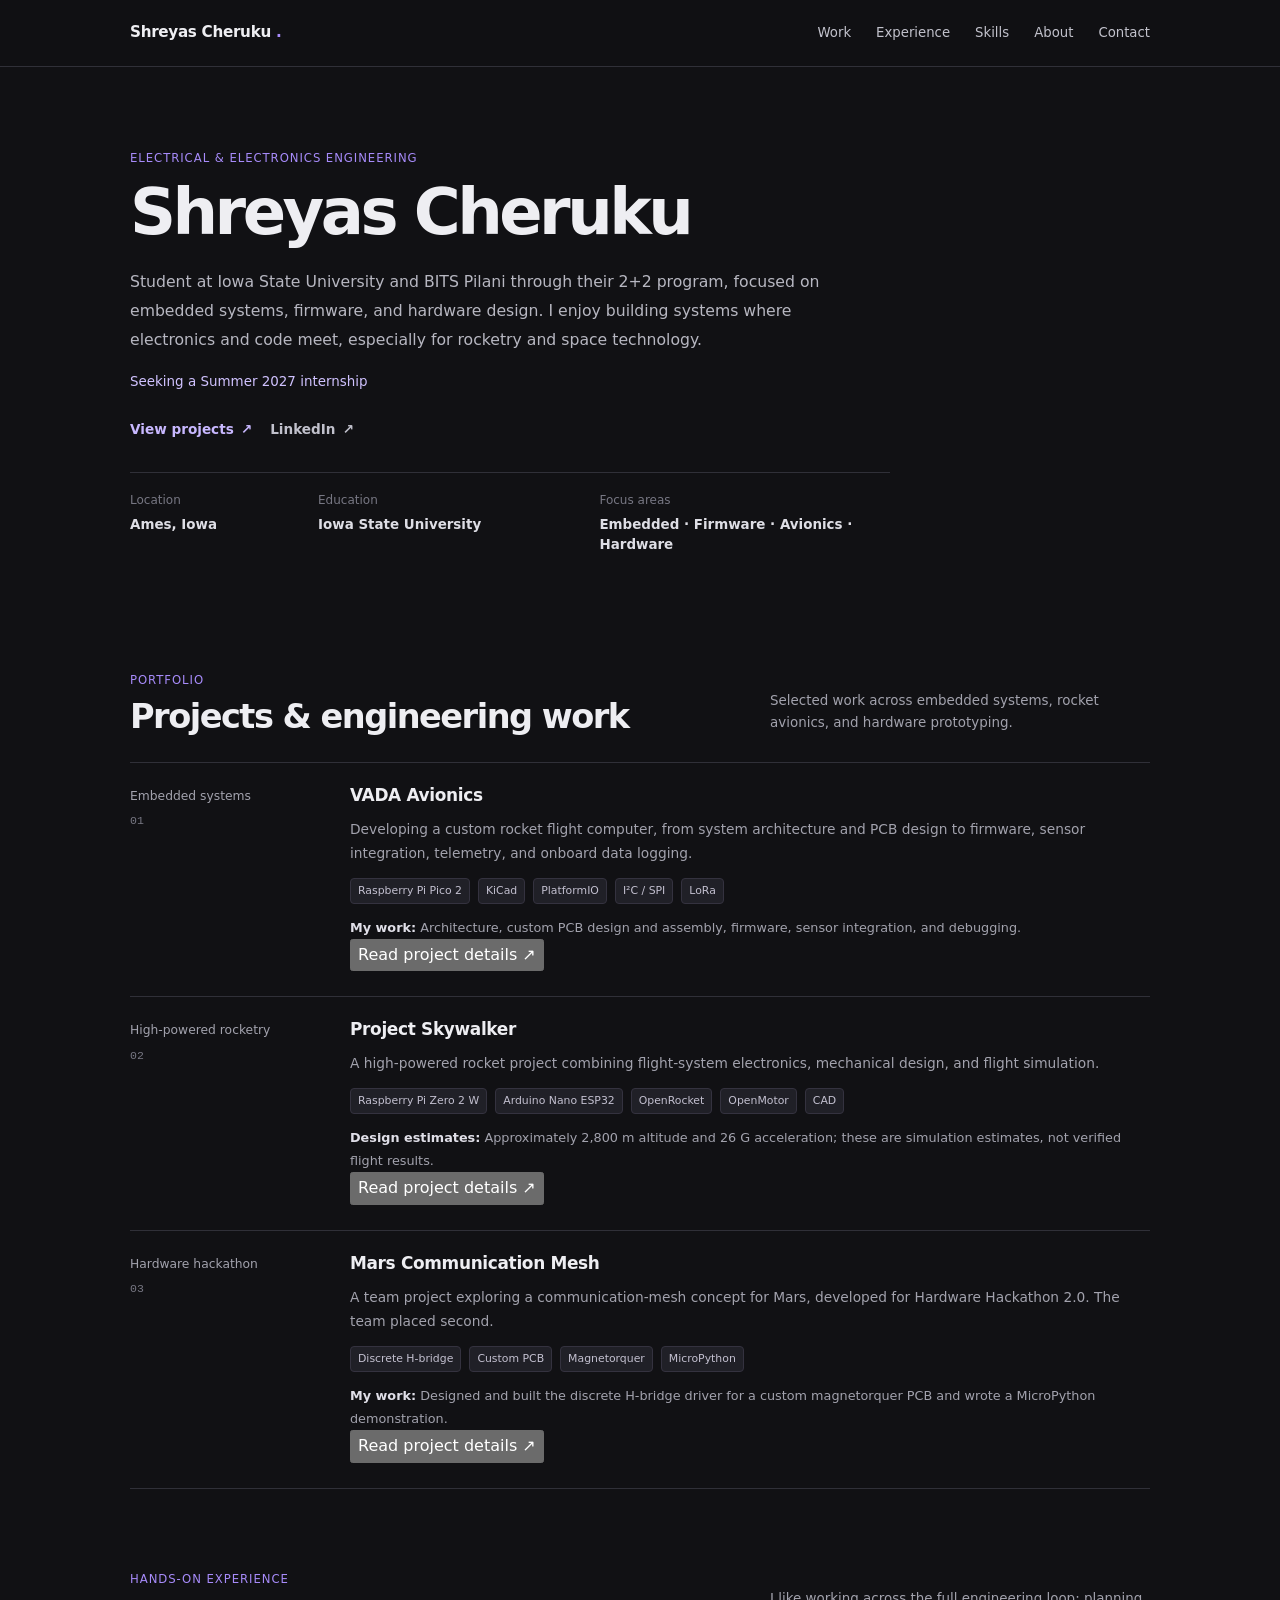
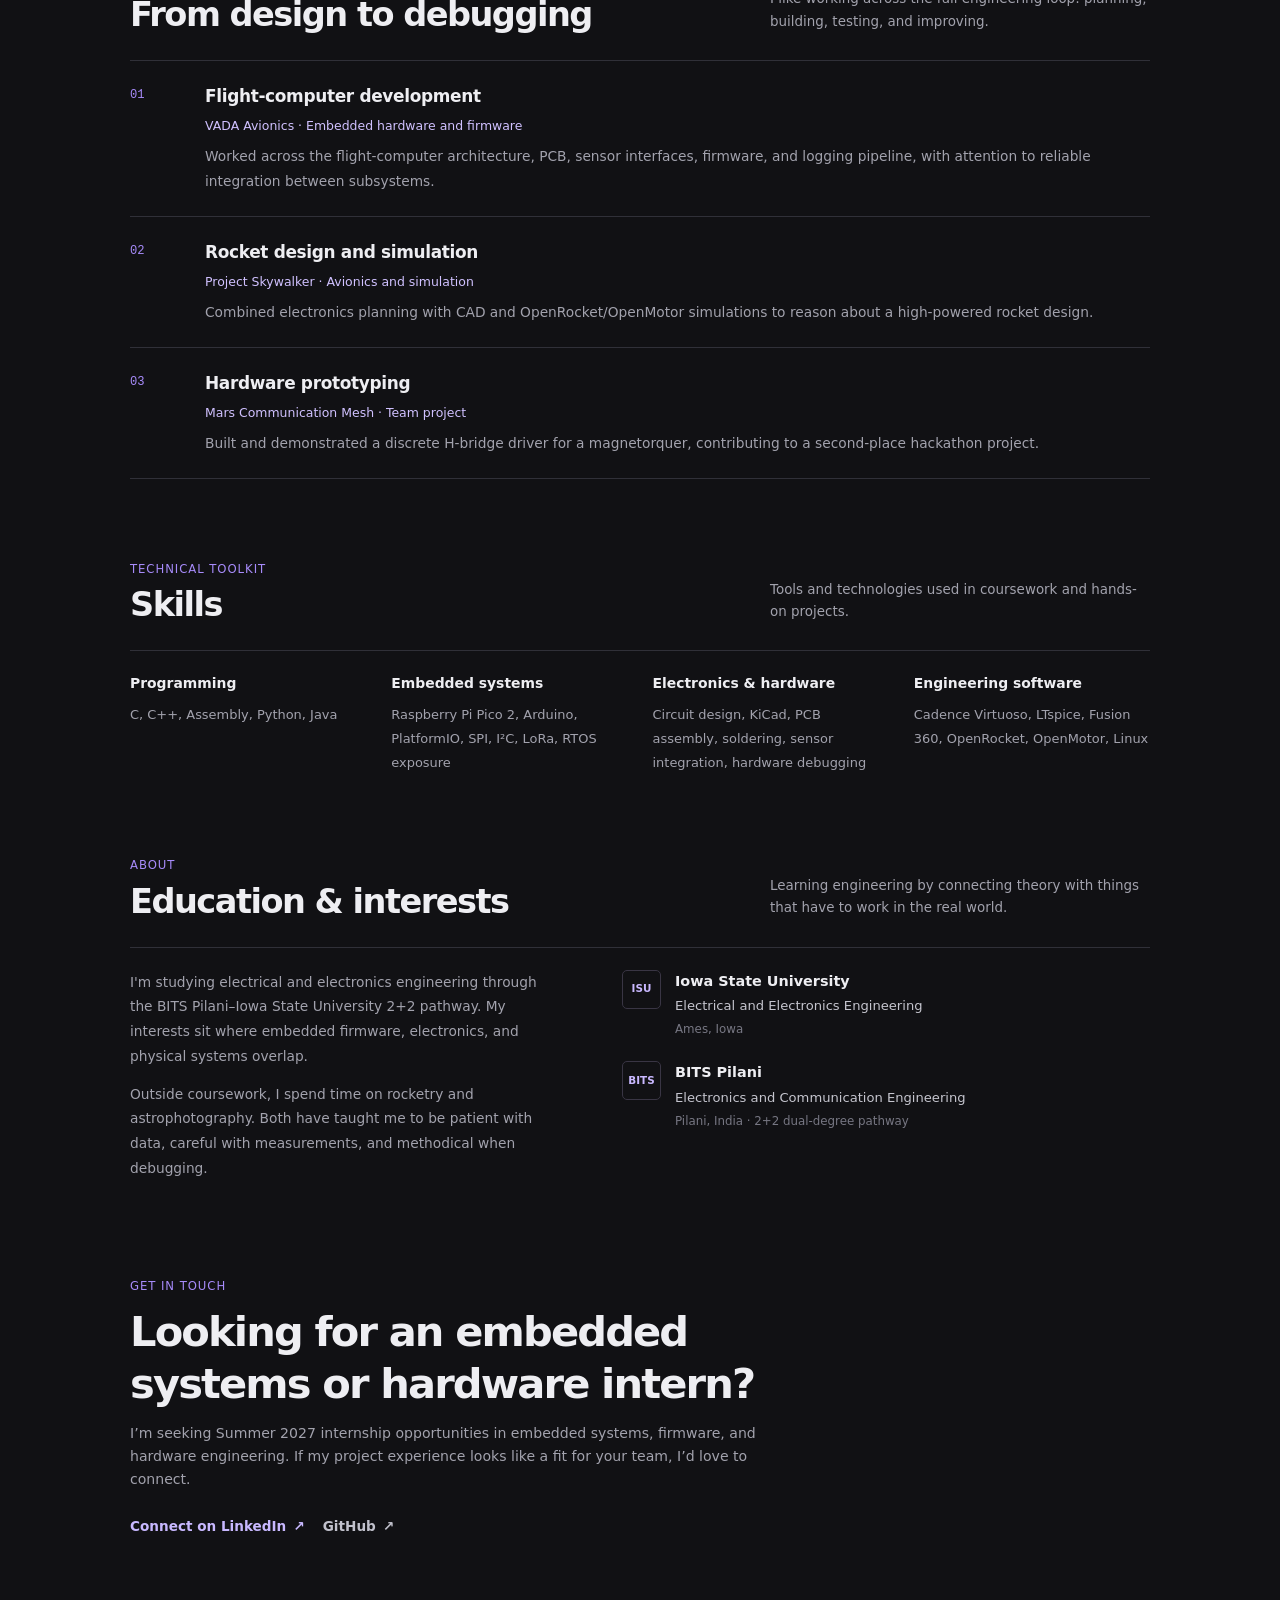
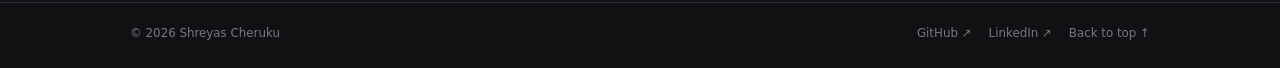
==== commit ff89f29c: "Add project detail modal structure and internship contact copy" ====
--- a/index.html
+++ b/index.html
@@ -6,7 +6,7 @@
   <meta name="theme-color" content="#111114">
   <meta name="description" content="Shreyas Cheruku — ECE student focused on embedded systems, firmware, hardware design, and space technology.">
   <title>Shreyas Cheruku | Engineering Portfolio</title>
-  <link rel="stylesheet" href="styles.css?v=3">
+  <link rel="stylesheet" href="styles.css?v=4">
 </head>
 <body>
   <header class="topbar">
@@ -31,8 +31,8 @@
         </div>
         <div class="hero-facts">
           <div><span>Location</span><strong>Ames, Iowa</strong></div>
-          <div><span>Education</span><strong>BITS Pilani × Iowa State</strong></div>
-          <div><span>Focus areas</span><strong>Embedded · Avionics · Hardware</strong></div>
+          <div><span>Education</span><strong>Iowa State University</strong></div>
+          <div><span>Focus areas</span><strong>Embedded · Firmware · Avionics · Hardware</strong></div>
         </div>
       </div>
     </section>
@@ -50,6 +50,7 @@
             <p>Developing a custom rocket flight computer, from system architecture and PCB design to firmware, sensor integration, telemetry, and onboard data logging.</p>
             <div class="tags"><span>Raspberry Pi Pico 2</span><span>KiCad</span><span>PlatformIO</span><span>I²C / SPI</span><span>LoRa</span></div>
             <p class="contribution"><strong>My work:</strong> Architecture, custom PCB design and assembly, firmware, sensor integration, and debugging.</p>
+            <button class="project-detail-link" type="button" data-project="vada">Read project details ↗</button>
           </div>
         </article>
         <article class="project">
@@ -59,6 +60,7 @@
             <p>A high-powered rocket project combining flight-system electronics, mechanical design, and flight simulation.</p>
             <div class="tags"><span>Raspberry Pi Zero 2 W</span><span>Arduino Nano ESP32</span><span>OpenRocket</span><span>OpenMotor</span><span>CAD</span></div>
             <p class="contribution"><strong>Design estimates:</strong> Approximately 2,800 m altitude and 26 G acceleration; these are simulation estimates, not verified flight results.</p>
+            <button class="project-detail-link" type="button" data-project="skywalker">Read project details ↗</button>
           </div>
         </article>
         <article class="project">
@@ -68,6 +70,7 @@
             <p>A team project exploring a communication-mesh concept for Mars, developed for Hardware Hackathon 2.0. The team placed second.</p>
             <div class="tags"><span>Discrete H-bridge</span><span>Custom PCB</span><span>Magnetorquer</span><span>MicroPython</span></div>
             <p class="contribution"><strong>My work:</strong> Designed and built the discrete H-bridge driver for a custom magnetorquer PCB and wrote a MicroPython demonstration.</p>
+            <button class="project-detail-link" type="button" data-project="mars-mesh">Read project details ↗</button>
           </div>
         </article>
       </div>
@@ -117,8 +120,8 @@
 
     <section class="section wrap contact-section" id="contact">
       <p class="eyebrow">Get in touch</p>
-      <h2>Interested in building something useful?</h2>
-      <p class="contact-copy">I'm happy to connect about embedded systems, firmware, hardware design, rocketry, and Summer 2027 internship opportunities.</p>
+      <h2>Looking for an embedded systems or hardware intern?</h2>
+      <p class="contact-copy">I’m seeking Summer 2027 internship opportunities in embedded systems, firmware, and hardware engineering. If my project experience looks like a fit for your team, I’d love to connect.</p>
       <div class="hero-actions">
         <a class="btn btn-primary" href="https://www.linkedin.com/in/shreyas-cheruku/" target="_blank" rel="noreferrer">Connect on LinkedIn <span aria-hidden="true">↗</span></a>
         <a class="btn btn-secondary" href="https://github.com/MythicalNewt" target="_blank" rel="noreferrer">GitHub <span aria-hidden="true">↗</span></a>
@@ -126,6 +129,21 @@
     </section>
   </main>
   <footer class="footer"><div class="wrap footer-inner"><span>© <span id="year"></span> Shreyas Cheruku</span><div><a href="https://github.com/MythicalNewt" target="_blank" rel="noreferrer">GitHub ↗</a><a href="https://www.linkedin.com/in/shreyas-cheruku/" target="_blank" rel="noreferrer">LinkedIn ↗</a><a href="#home">Back to top ↑</a></div></div></footer>
-  <script src="script.js" defer></script>
+
+  <div class="project-modal" id="project-modal" hidden>
+    <div class="modal-backdrop" data-close-modal></div>
+    <section class="modal-dialog" role="dialog" aria-modal="true" aria-labelledby="modal-title" tabindex="-1">
+      <div class="modal-topline"><span id="modal-number">PROJECT / 01</span><button class="modal-close" type="button" aria-label="Close project details" data-close-modal>×</button></div>
+      <p class="modal-category" id="modal-category"></p><h2 id="modal-title"></h2><p class="modal-subtitle" id="modal-subtitle"></p>
+      <div class="modal-tabs" role="tablist" aria-label="Project detail sections">
+        <button type="button" role="tab" data-tab="overview" aria-selected="true">Overview</button>
+        <button type="button" role="tab" data-tab="approach" aria-selected="false">Approach</button>
+        <button type="button" role="tab" data-tab="tools" aria-selected="false">Tools &amp; concepts</button>
+      </div>
+      <div class="modal-content" id="modal-content" role="tabpanel" tabindex="0"></div>
+      <div class="modal-bottom"><button class="copy-project-link" type="button">Copy project link <span aria-hidden="true">▢</span></button><div class="modal-pagination"><button type="button" id="prev-project">← Previous</button><button type="button" id="next-project">Next project →</button></div></div>
+    </section>
+  </div>
+  <script src="script.js?v=2" defer></script>
 </body>
 </html>
--- a/styles.css
+++ b/styles.css
@@ -27,7 +27,7 @@
 .hero { padding-top: 82px; padding-bottom: 55px; }
 .hero-content { max-width: 760px; }
 .eyebrow { color: var(--purple); font-size: .73rem; letter-spacing: .08em; text-transform: uppercase; margin: 0 0 10px; }
-h1 { font-size: clamp(2.5rem, 5.5vw, 4rem); line-height: 1.1; letter-spacing: -.055em; margin: 0 0 20px; font-weight: 680; }
+h1, .hero-title { max-width: 100%; font-size: clamp(2.6rem, 6vw, 4rem); line-height: 1.08; letter-spacing: -.055em; margin: 0 0 20px; font-weight: 680; overflow-wrap: normal; }
 .hero-copy { max-width: 720px; margin: 0; color: #b7b7c1; font-size: .98rem; line-height: 1.85; }
 .availability { display: inline-block; margin: 17px 0 0; color: #d0c2ff; font-size: .84rem; }
 .hero-actions { display: flex; align-items: center; flex-wrap: wrap; gap: 18px; margin-top: 23px; }
@@ -35,10 +35,10 @@
 .btn-primary { color: #c8b8ff; }
 .btn-secondary { color: #c1c1cc; }
 .btn:hover { color: var(--blue); }
-.hero-facts { display: grid; grid-template-columns: 1fr 1.35fr 1.5fr; gap: 25px; border-top: 1px solid var(--line); margin-top: 42px; padding-top: 19px; max-width: 850px; }
-.hero-facts div { display: flex; flex-direction: column; gap: 3px; }
+.hero-facts { display: grid; grid-template-columns: minmax(0, .8fr) minmax(0, 1.25fr) minmax(0, 1.4fr); gap: 22px; border-top: 1px solid var(--line); margin-top: 32px; padding-top: 18px; max-width: 850px; }
+.hero-facts div { display: flex; flex-direction: column; align-items: flex-start; gap: 4px; min-width: 0; }
 .hero-facts span { color: var(--subtle); font-size: .75rem; }
-.hero-facts strong { font-size: .84rem; font-weight: 550; color: #dedee5; }
+.hero-facts strong { display: block; font-size: .84rem; line-height: 1.5; font-weight: 550; color: #dedee5; }
 .section { padding-top: 61px; padding-bottom: 20px; }
 .section-heading { display: flex; justify-content: space-between; align-items: end; gap: 30px; margin-bottom: 24px; }
 .section-heading .eyebrow { margin-bottom: 5px; }
@@ -90,7 +90,8 @@
   .nav-links.open { display: flex; }
   .nav-links a { padding: 10px 0; }
   .hero { padding-top: 58px; padding-bottom: 35px; }
-  .hero-facts { grid-template-columns: 1fr 1fr; gap: 17px; margin-top: 30px; }
+  h1, .hero-title { font-size: clamp(2.6rem, 11vw, 3.7rem); line-height: 1.05; letter-spacing: -.06em; max-width: 100%; }
+  .hero-facts { grid-template-columns: repeat(2, minmax(0, 1fr)); gap: 17px 20px; margin-top: 30px; }
   .hero-facts div:last-child { grid-column: 1 / -1; }
   .section { padding-top: 48px; }
   .section-heading { display: block; }
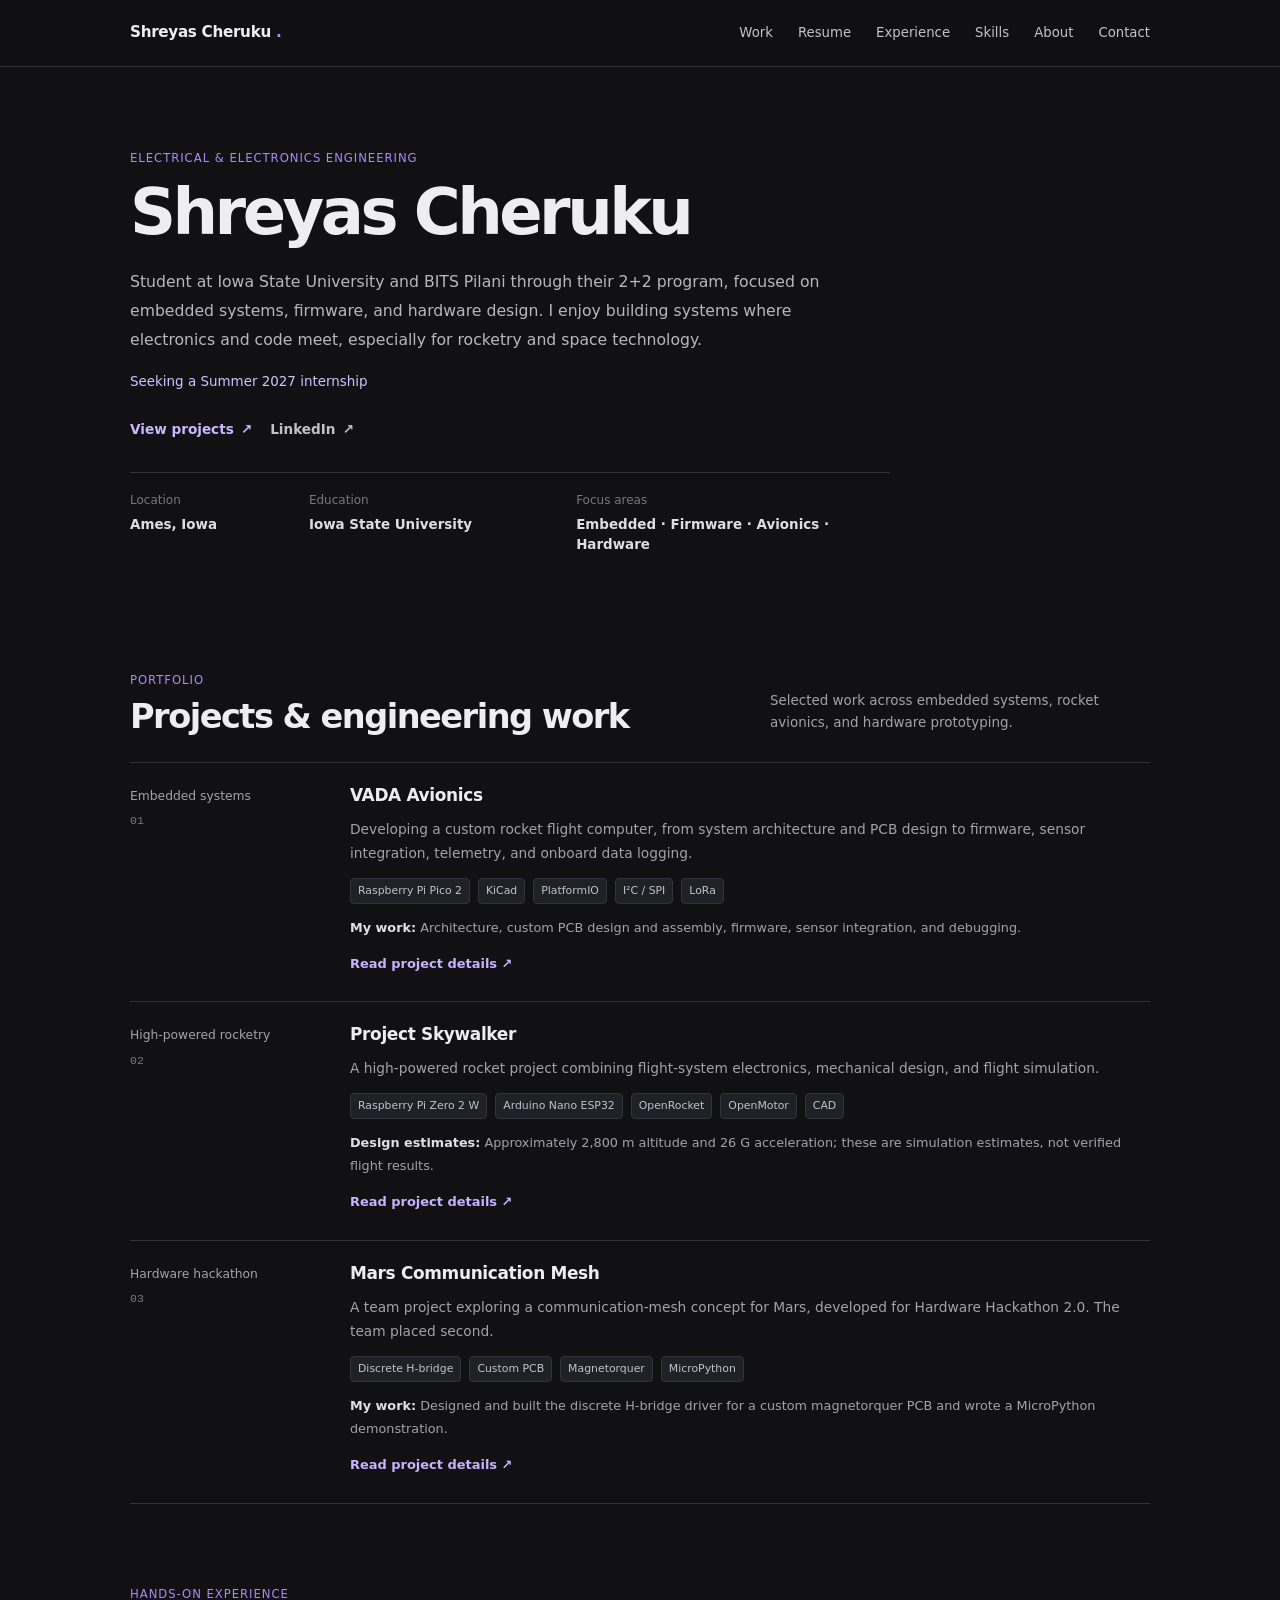
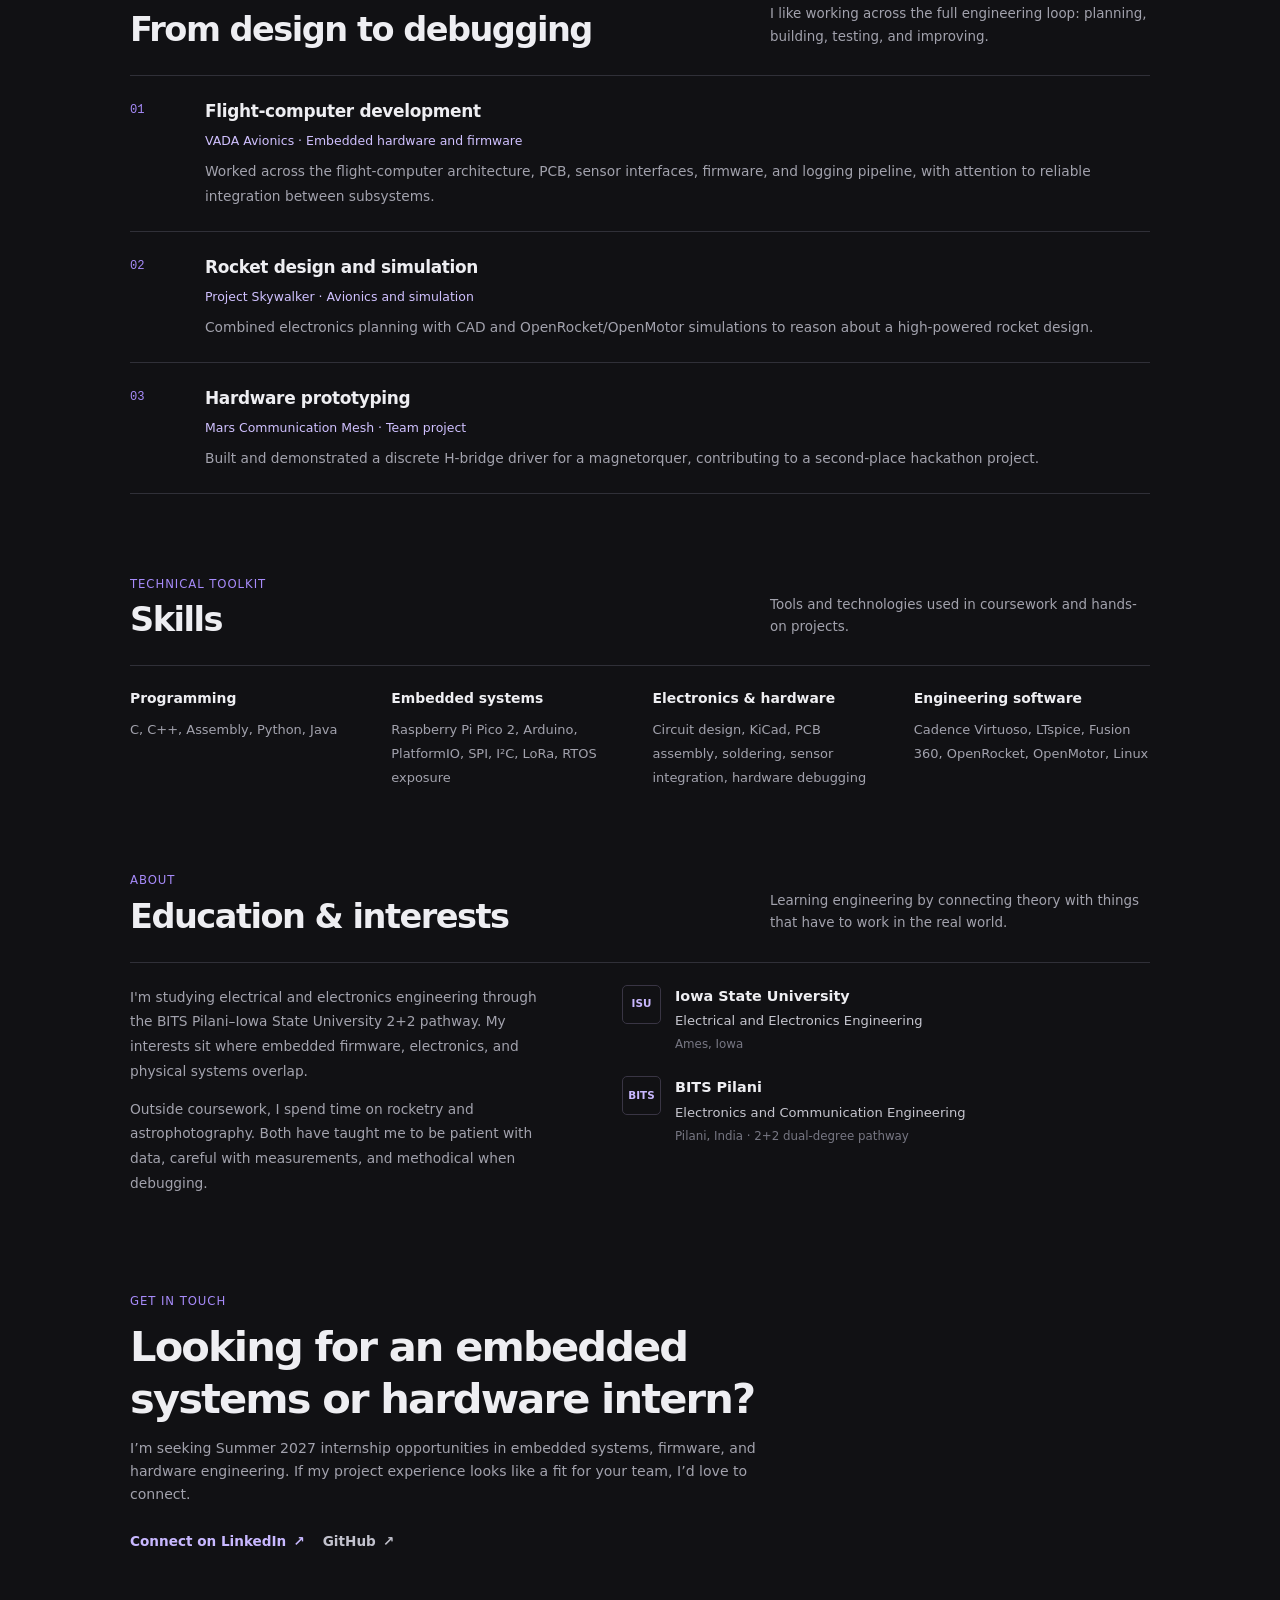
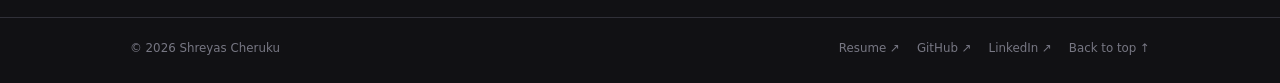
==== commit d9ef0dfa: "Add resume page to portfolio navigation" ====
--- a/index.html
+++ b/index.html
@@ -14,7 +14,7 @@
       <a class="brand" href="#home">Shreyas Cheruku <span class="brand-dot">.</span></a>
       <button class="menu-toggle" aria-expanded="false" aria-controls="nav-links">Menu</button>
       <div class="nav-links" id="nav-links">
-        <a href="#projects">Work</a><a href="#experience">Experience</a><a href="#skills">Skills</a><a href="#about">About</a><a href="#contact">Contact</a>
+        <a href="#projects">Work</a><a href="resume.html">Resume</a><a href="#experience">Experience</a><a href="#skills">Skills</a><a href="#about">About</a><a href="#contact">Contact</a>
       </div>
     </nav>
   </header>
@@ -128,7 +128,7 @@
       </div>
     </section>
   </main>
-  <footer class="footer"><div class="wrap footer-inner"><span>© <span id="year"></span> Shreyas Cheruku</span><div><a href="https://github.com/MythicalNewt" target="_blank" rel="noreferrer">GitHub ↗</a><a href="https://www.linkedin.com/in/shreyas-cheruku/" target="_blank" rel="noreferrer">LinkedIn ↗</a><a href="#home">Back to top ↑</a></div></div></footer>
+  <footer class="footer"><div class="wrap footer-inner"><span>© <span id="year"></span> Shreyas Cheruku</span><div><a href="resume.html">Resume ↗</a><a href="https://github.com/MythicalNewt" target="_blank" rel="noreferrer">GitHub ↗</a><a href="https://www.linkedin.com/in/shreyas-cheruku/" target="_blank" rel="noreferrer">LinkedIn ↗</a><a href="#home">Back to top ↑</a></div></div></footer>
 
   <div class="project-modal" id="project-modal" hidden>
     <div class="modal-backdrop" data-close-modal></div>
--- a/styles.css
+++ b/styles.css
@@ -106,3 +106,46 @@
   .footer-inner { align-items: flex-start; flex-direction: column; }
 }
 @media (prefers-reduced-motion: reduce) { html { scroll-behavior: auto; } }
+
+
+/* Project detail modal */
+.hero-facts { grid-template-columns: minmax(0, .8fr) minmax(0, 1.25fr) minmax(0, 1.6fr); }
+.hero-facts strong { overflow-wrap: anywhere; }
+.project-detail-link { display: inline-flex; margin-top: 14px; padding: 0; border: 0; background: none; color: #c5b4ff; font: inherit; font-size: .81rem; font-weight: 600; cursor: pointer; }
+.project-detail-link:hover { color: var(--blue); }
+.project-detail-link:focus-visible, .modal-dialog button:focus-visible { outline: 2px solid var(--blue); outline-offset: 4px; }
+.project-modal[hidden] { display: none; }
+.project-modal { position: fixed; inset: 0; z-index: 50; display: grid; place-items: center; padding: 24px; }
+.modal-backdrop { position: absolute; inset: 0; background: rgba(4,4,9,.82); backdrop-filter: blur(4px); }
+.modal-dialog { position: relative; width: min(900px, 100%); max-height: min(800px, calc(100vh - 48px)); overflow: auto; padding: 30px 34px 22px; border: 1px solid #3a3946; border-radius: 9px; background: #17171d; box-shadow: 0 24px 80px rgba(0,0,0,.4); }
+.modal-topline { display: flex; justify-content: space-between; align-items: center; gap: 20px; padding-bottom: 15px; border-bottom: 1px solid var(--line); color: var(--subtle); font-size: .72rem; letter-spacing: .04em; }
+.modal-close { width: 38px; height: 38px; border: 1px solid #393845; border-radius: 5px; background: #202027; color: #dedde8; font-size: 1.5rem; line-height: 1; cursor: pointer; }
+.modal-category { margin: 24px 0 7px; color: var(--purple); font-size: .72rem; letter-spacing: .06em; text-transform: uppercase; }
+.modal-dialog h2 { font-size: clamp(1.7rem, 4vw, 2.45rem); letter-spacing: -.045em; }
+.modal-subtitle { color: var(--subtle); font-size: .8rem; margin: 8px 0 23px; }
+.modal-tabs { display: flex; gap: 26px; border-bottom: 1px solid var(--line); }
+.modal-tabs button { position: relative; padding: 11px 0 12px; border: 0; background: none; color: var(--muted); font-size: .82rem; cursor: pointer; }
+.modal-tabs button[aria-selected="true"] { color: #e9e4ff; }
+.modal-tabs button[aria-selected="true"]::after { position: absolute; content: ""; height: 2px; left: 0; right: 0; bottom: -1px; background: var(--purple); }
+.modal-content { min-height: 190px; padding: 23px 0 26px; color: #c1c1cb; font-size: .9rem; line-height: 1.8; }
+.modal-content h3 { margin: 19px 0 7px; color: var(--text); font-size: 1rem; }
+.modal-content p { margin: 0 0 13px; }
+.modal-content ul { padding-left: 20px; margin: 8px 0 16px; }
+.modal-content li { margin: 0 0 7px; padding-left: 3px; }
+.modal-content li::marker { color: var(--purple); }
+.modal-bottom { display: flex; align-items: center; justify-content: space-between; gap: 20px; padding-top: 17px; border-top: 1px solid var(--line); }
+.copy-project-link, .modal-pagination button { border: 0; padding: 6px 0; background: none; color: #dedde8; font-size: .78rem; cursor: pointer; }
+.copy-project-link span { margin-left: 9px; font-size: 1rem; }
+.modal-pagination { display: flex; align-items: center; gap: 20px; }
+.modal-pagination button:disabled { opacity: .35; cursor: default; }
+body.modal-open { overflow: hidden; }
+@media (max-width: 600px) {
+  .hero-facts { grid-template-columns: repeat(2, minmax(0, 1fr)); }
+  .hero-facts div:last-child { grid-column: 1 / -1; }
+  .project-modal { padding: 10px; }
+  .modal-dialog { max-height: calc(100vh - 20px); padding: 19px 18px 15px; }
+  .modal-tabs { gap: 18px; }
+  .modal-content { min-height: 150px; }
+  .modal-bottom { align-items: flex-start; flex-direction: column; gap: 9px; }
+  .modal-pagination { width: 100%; justify-content: space-between; }
+}
